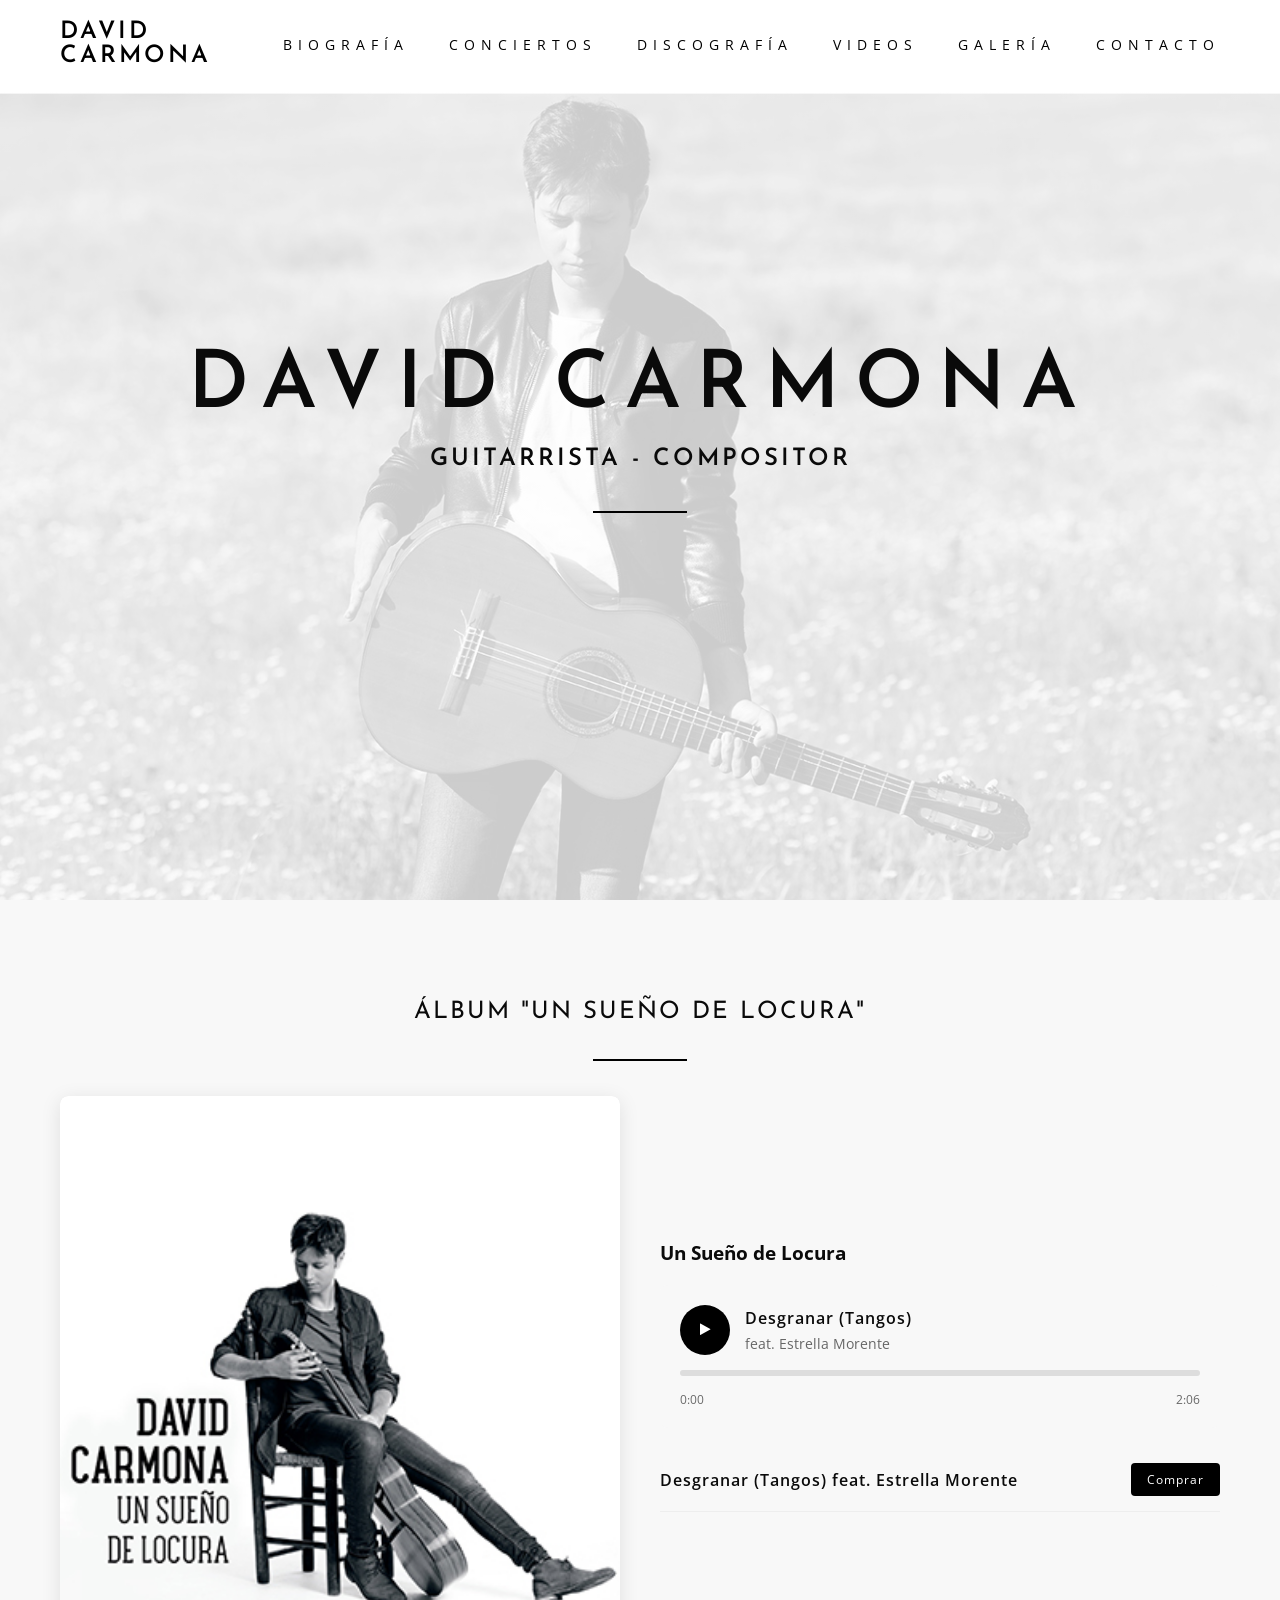
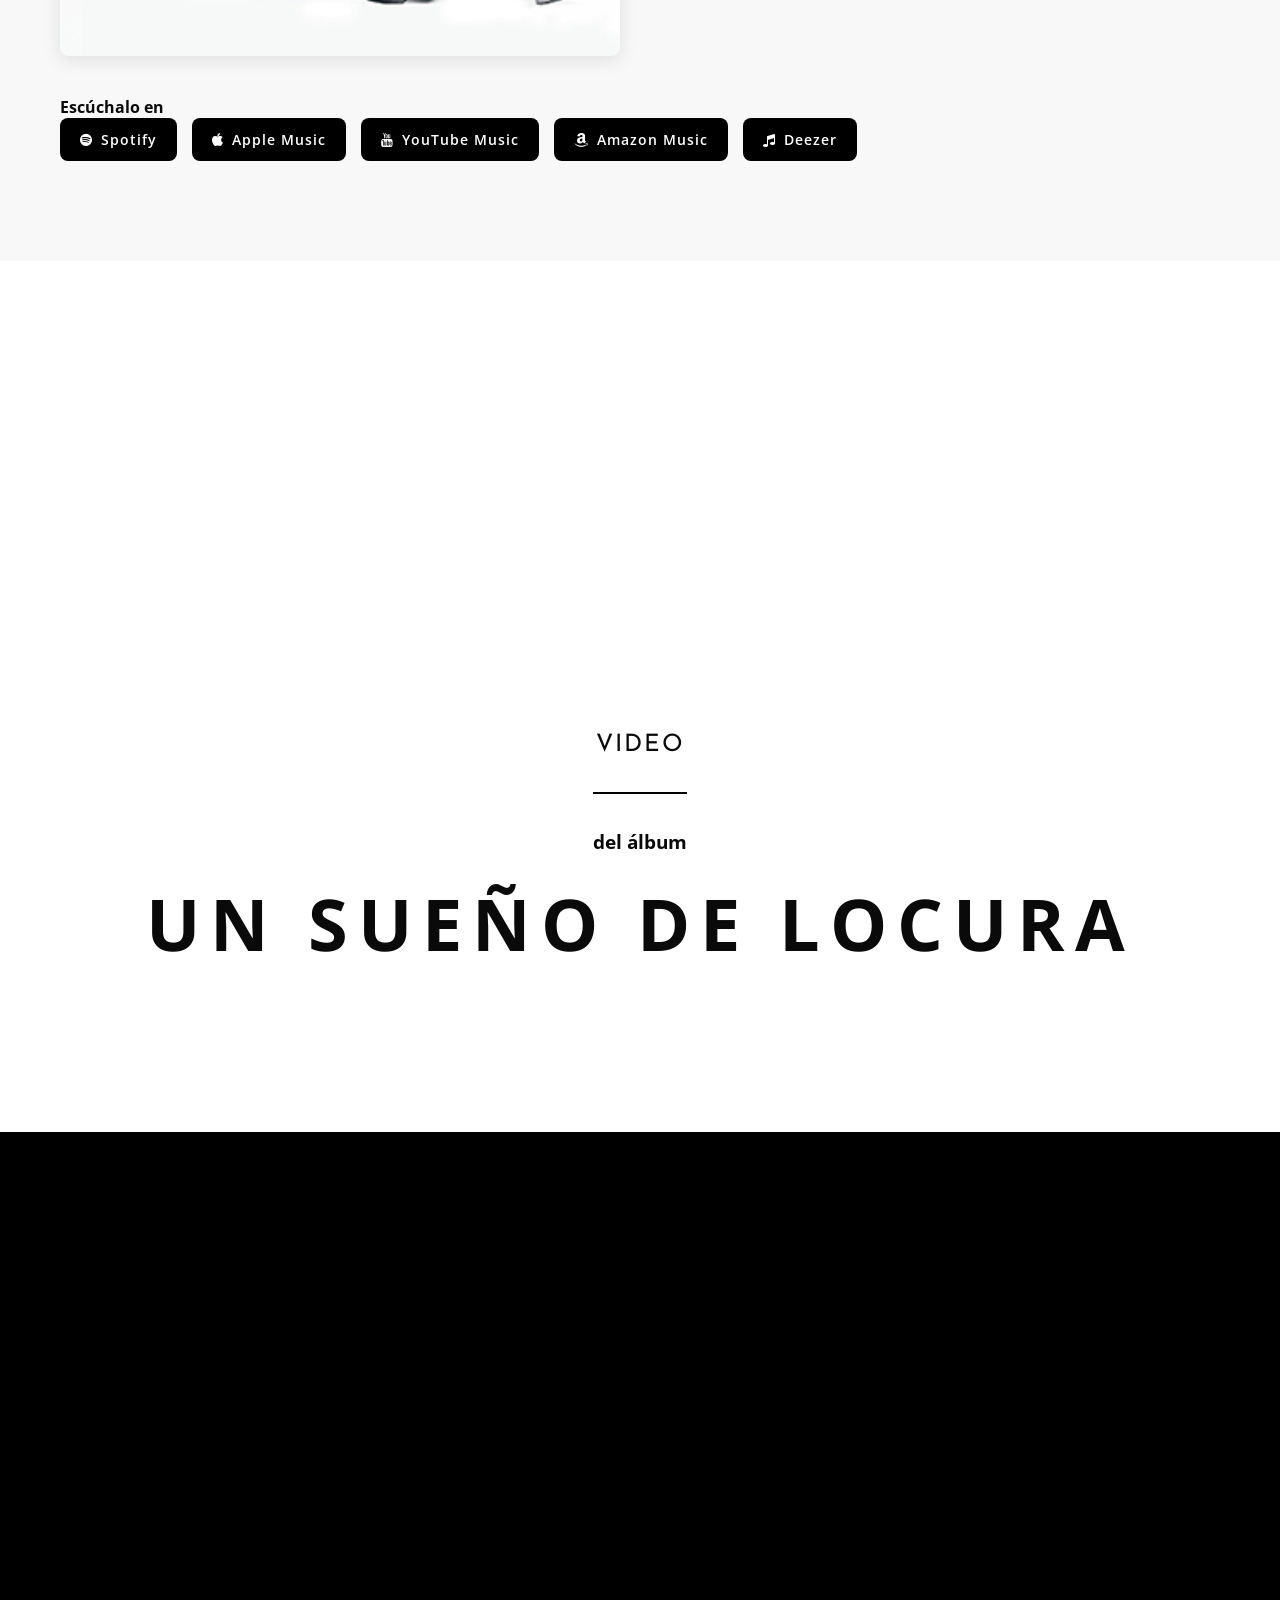
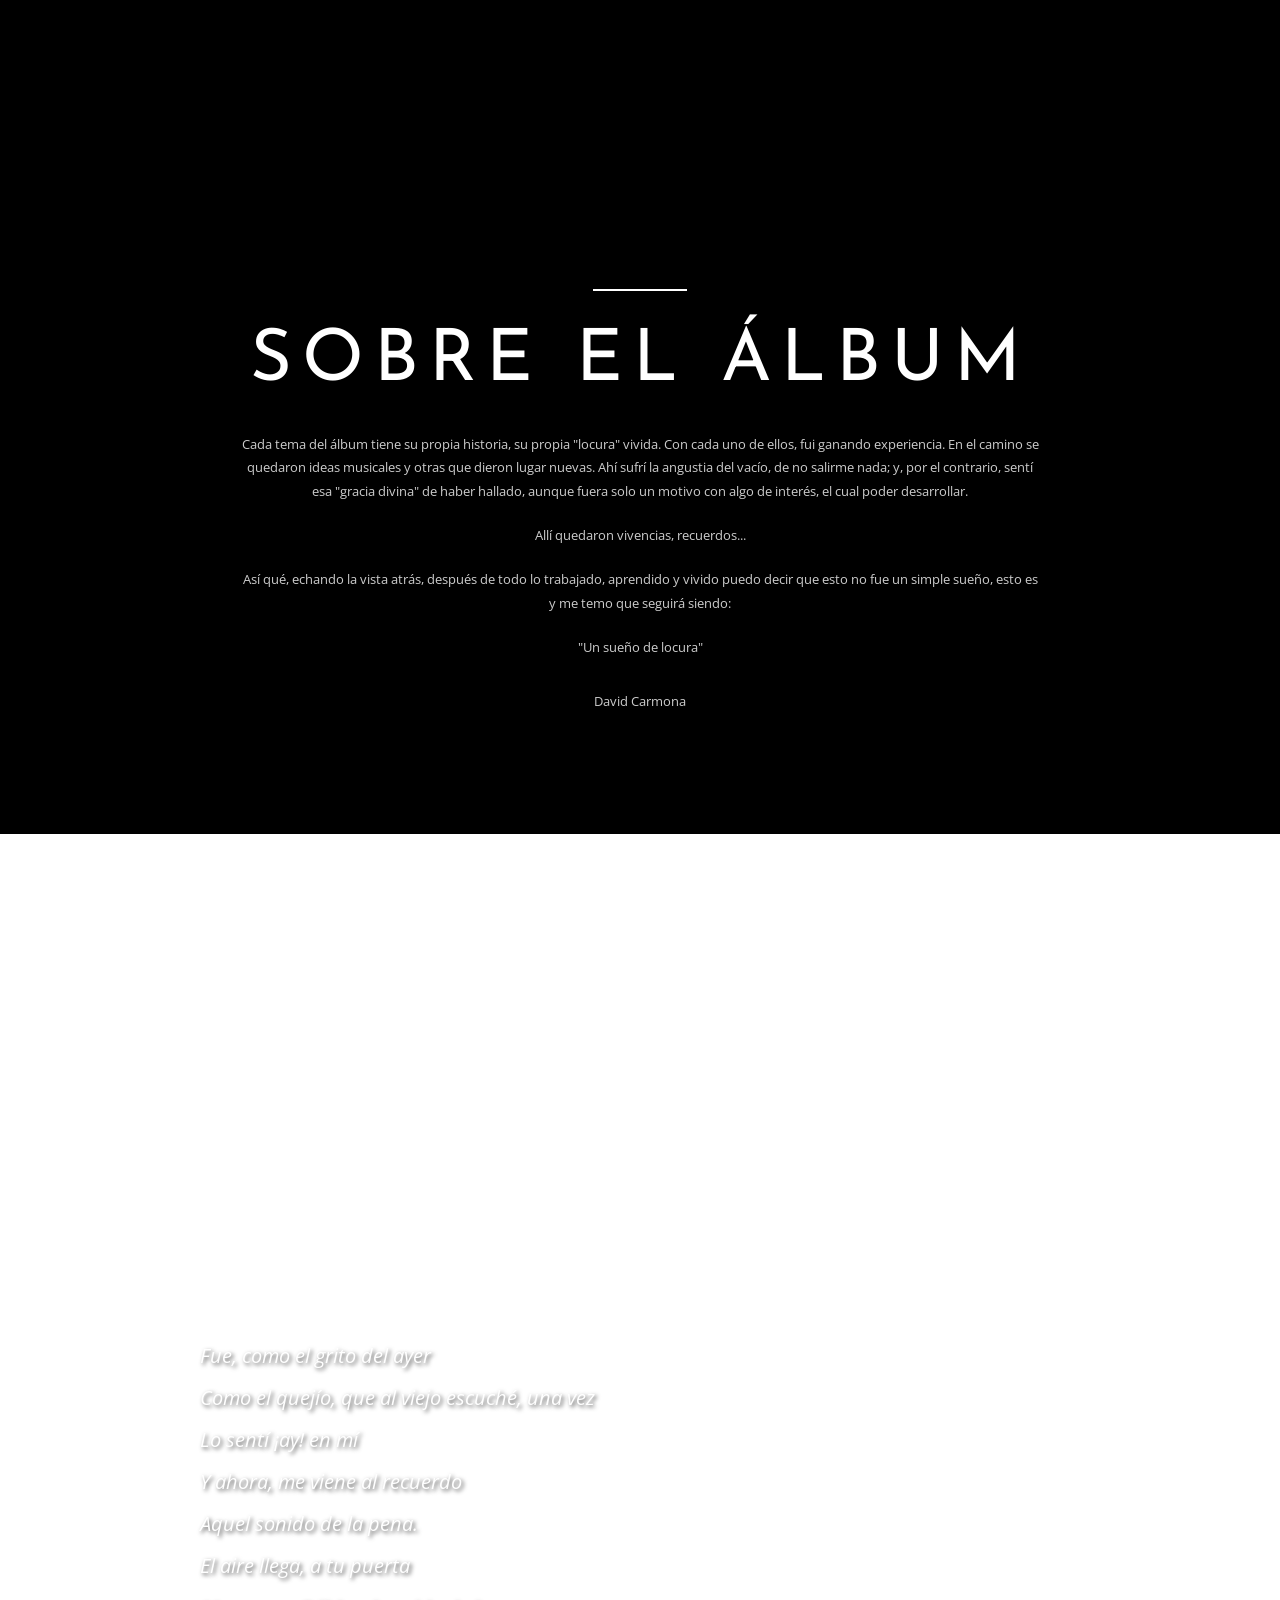
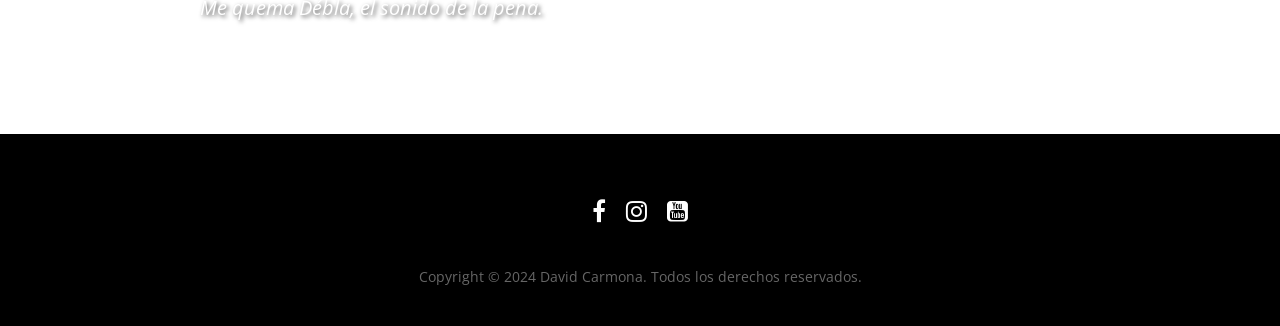
==== index.html @ 1abec2c3 "Update index.html" ====
<!DOCTYPE html>
<html lang="es">
<head>
    <meta charset="UTF-8">
    <meta name="viewport" content="width=device-width, initial-scale=1.0">
    <title>David Carmona - Guitarrista y Compositor Flamenco</title>
    <meta name="description" content="David Carmona, guitarrista y compositor flamenco. El referente del futuro de la guitarra según su maestro Manolo Sanlúcar.">
    
    <!-- Fuentes originales -->
    <link href="https://fonts.googleapis.com/css?family=Josefin+Sans:400,600,700&display=swap" rel="stylesheet">
    <link href="https://fonts.googleapis.com/css?family=Open+Sans:300,300italic,400,600,600italic,700&subset=latin,latin-ext&display=swap" rel="stylesheet">
    <link href="https://fonts.googleapis.com/css?family=Raleway:100,200,300,400,500,600,700,800,900&display=swap" rel="stylesheet">
    <link href="https://fonts.googleapis.com/css?family=Droid+Serif:400,700&display=swap" rel="stylesheet">
    <link rel="stylesheet" href="https://cdnjs.cloudflare.com/ajax/libs/font-awesome/4.7.0/css/font-awesome.min.css">
    
    <style>
        * {
            margin: 0;
            padding: 0;
            box-sizing: border-box;
        }

        body {
            font-family: 'Open Sans', sans-serif;
            background-color: #ffffff;
            color: #0a0a0a;
            font-weight: 400;
        }

        /* Header */
        header {
            position: fixed;
            top: 0;
            left: 0;
            right: 0;
            z-index: 1000;
            background: rgba(255, 255, 255, 0.95);
            backdrop-filter: blur(10px);
            padding: 20px 0;
            transition: all 0.3s ease;
        }

        .header-content {
            max-width: 1200px;
            margin: 0 auto;
            padding: 0 20px;
            display: flex;
            justify-content: space-between;
            align-items: center;
        }

        .logo {
            font-family: 'Josefin Sans', sans-serif;
            font-size: 24px;
            font-weight: 600;
            letter-spacing: 3px;
            color: #000;
            text-decoration: none;
        }

        .menu-toggle {
            display: none;
            background: none;
            border: none;
            font-size: 24px;
            cursor: pointer;
            z-index: 1001;
            position: relative;
        }

        .nav-menu {
            display: flex;
            list-style: none;
            gap: 40px;
            margin-left: 60px;
        }
        

        /* Mobile Menu Styles */
        .mobile-menu {
            display: none;
            position: fixed;
            top: 0;
            left: 0;
            width: 100%;
            height: 100vh;
            background: rgba(0, 0, 0, 0.95);
            z-index: 1000;
            flex-direction: column;
            justify-content: center;
            align-items: center;
            transition: all 0.3s ease;
        }

        .mobile-menu.active {
            display: flex;
        }

        .mobile-menu ul {
            list-style: none;
            text-align: center;
        }

        .mobile-menu li {
            margin: 20px 0;
        }

        .mobile-menu a {
            color: white;
            text-decoration: none;
            font-size: 24px;
            font-weight: 400;
            letter-spacing: 4px;
            text-transform: uppercase;
            transition: color 0.3s ease;
        }

        .mobile-menu a:hover {
            color: #ccc;
        }

        .mobile-menu .language-selector {
            margin-top: 40px;
        }

        .mobile-menu .language-selector a {
            color: white;
            font-size: 18px;
            margin: 0 10px;
        }

        .mobile-menu .social-networks {
            margin-top: 60px;
            display: flex;
            gap: 30px;
        }

        .mobile-menu .social-networks a {
            font-size: 30px;
            color: white;
        }

        /* Close button */
        .mobile-close {
            position: absolute;
            top: 30px;
            right: 30px;
            background: none;
            border: none;
            color: white;
            font-size: 30px;
            cursor: pointer;
        }

        .nav-menu a {
            text-decoration: none;
            color: #000;
            font-weight: 400;
            letter-spacing: 6px;
            font-size: 14px;
            text-transform: uppercase;
            transition: color 0.3s ease;
        }

        .nav-menu a:hover {
            color: #666;
        }

       .language-selector {
            display: flex;
            align-items: center;
            gap: 10px;
            margin-left: 30px;
            padding-left: 30px;
            border-left: 1px solid #e5e5e5;
        }

        .language-selector a {
            text-decoration: none;
            color: #000;
            font-size: 12px;
        }

        /* Hero Section */
        .hero {
            height: 100vh;
            background: linear-gradient(rgba(255,255,255,0.5), rgba(255,255,255,0.5)), url('uploads/2016/05/david-imagen-medio2.jpg');
            background-size: cover;
            background-position: center 40%;
            background-attachment: fixed;
            display: flex;
            align-items: center;
            justify-content: center;
            position: relative;
            overflow: hidden;
        }
        
        .hero::before {
            content: '';
            position: absolute;
            top: 0;
            left: 0;
            right: 0;
            bottom: 0;
            background: rgba(255, 255, 255, 0.6);
            z-index: 1;
        }

        /* Para dispositivos móviles, usar imagen más pequeña */
        @media (max-width: 768px) {
            .hero {
                background-image: linear-gradient(rgba(255,255,255,0.2), rgba(255,255,255,0.2)), url('uploads/2016/05/david-imagen-medio2-300x230.jpg');
                background-position: center 45%;
                background-attachment: scroll; /* Mejor rendimiento en móvil */
            }
        }

        .hero-content {
            text-align: center;
            z-index: 2;
        }

        .hero h1 {
            font-family: 'Josefin Sans', sans-serif;
            font-size: clamp(40px, 8vw, 80px);
            font-weight: 600;
            letter-spacing: 15px;
            margin-bottom: 20px;
            animation: fadeInUp 1.5s ease-out;
            color: rgba(10, 10, 10, 1.00);
        }

        .hero h2 {
            font-family: 'Josefin Sans', sans-serif;
            font-size: clamp(16px, 3vw, 24px);
            font-weight: 600;
            letter-spacing: 3px;
            margin-bottom: 40px;
            animation: fadeInUp 1.5s ease-out 0.3s both;
            color: rgba(10, 10, 10, 1.00);
        }

        .hero-divider {
            width: 94px;
            height: 2px;
            background: #000;
            margin: 0 auto 40px;
            animation: fadeInUp 1.5s ease-out 0.6s both;
        }

        /* Guitar Image */
        .guitar-image {
            position: absolute;
            left: -50px;
            bottom: 0;
            width: 50%;
            max-width: 600px;
            opacity: 0.8;
            z-index: 1;
        }

        /* Sections */
        .section {
            padding: 100px 0;
        }

        .container {
            max-width: 1200px;
            margin: 0 auto;
            padding: 0 20px;
        }

        .section-title {
            font-family: 'Josefin Sans', sans-serif;
            font-size: 24px;
            text-align: center;
            margin-bottom: 35px;
            letter-spacing: 2px;
            font-weight: 400;
        }

        .divider {
            width: 94px;
            height: 2px;
            background: #000;
            margin: 0 auto 35px;
        }

        /* Guitar Background Section */
.guitar-home-page-section {
    background: url('uploads/2016/05/guitarra-inferior.jpg') center center;
    background-size: cover;
    background-attachment: fixed;
    position: relative;
    min-height: 100vh;
    display: flex;
    align-items: center;
    overflow: hidden;
}

.poesia {
    position: absolute;
    z-index: 2;
    bottom: 100px;
    left: 200px;
    color: white;
    font-style: italic;
}

.poesia p {
    font-size: 20px;
    line-height: 1.6;
    margin-bottom: 10px;
    text-shadow: 2px 2px 4px rgba(0,0,0,0.7);
}

/* Responsive adjustments for guitar section */
@media only screen and (min-width: 767px) and (max-width: 1023px) {
    .poesia {
        left: 120px;
    }
    
    .poesia p {
        font-size: 18px;
    }
}

@media only screen and (max-width: 767px) {
    .guitar-home-page-section {
        background-attachment: scroll;
        min-height: 80vh;
    }
    
    .poesia {
        left: 30px;
        bottom: 200px;
    }
    
    .poesia p {
        font-size: 14px;
    }
}

@media (max-width: 640px) {
    .poesia {
        left: 30px;
        bottom: 200px;
    }
    
    .poesia p {
        font-size: 14px;
    }
}
        /* Album Section */
        .album-section {
            background: #f8f8f8;
        }

        .album-player {
            display: grid;
            grid-template-columns: 1fr 1fr;
            gap: 40px;
            margin-bottom: 40px;
        }

        .album-cover {
            aspect-ratio: 1;
            background: #ddd;
            border-radius: 8px;
            display: flex;
            align-items: center;
            justify-content: center;
            font-size: 18px;
            color: #666;
            overflow: hidden;
            box-shadow: 0 4px 20px rgba(0,0,0,0.1);
        }

        .album-cover img {
            width: 100%;
            height: 100%;
            object-fit: cover;
            transition: transform 0.3s ease;
        }

        .album-cover:hover img {
            transform: scale(1.05);
        }

        .playlist {
            display: flex;
            flex-direction: column;
            justify-content: center;
        }

        /* Audio Player Styles */
        .audio-player {
            background: #f8f8f8;
            border-radius: 8px;
            padding: 20px;
            margin-top: 20px;
        }

        .audio-controls {
            display: flex;
            align-items: center;
            gap: 15px;
            margin-bottom: 15px;
        }

        .play-btn {
            width: 50px;
            height: 50px;
            border-radius: 50%;
            background: #000;
            border: none;
            color: white;
            cursor: pointer;
            display: flex;
            align-items: center;
            justify-content: center;
            transition: all 0.3s ease;
        }

        .play-btn:hover {
            background: #333;
            transform: scale(1.05);
        }

        .track-info {
            flex: 1;
        }

        .track-name {
            font-weight: 600;
            margin-bottom: 5px;
            letter-spacing: 1px;
        }

        .track-artist {
            font-size: 14px;
            color: #666;
        }

        .progress-container {
            position: relative;
            height: 6px;
            background: #ddd;
            border-radius: 3px;
            cursor: pointer;
            margin: 15px 0;
        }

        .progress-bar {
            height: 100%;
            background: #000;
            border-radius: 3px;
            width: 0%;
            transition: width 0.1s ease;
        }

        .time-display {
            display: flex;
            justify-content: space-between;
            font-size: 12px;
            color: #666;
        }

        .track-title {
            font-weight: 600;
            letter-spacing: 1px;
        }

        .buy-button {
            background: #000;
            color: white;
            border: none;
            padding: 8px 16px;
            border-radius: 4px;
            cursor: pointer;
            text-decoration: none;
            font-size: 12px;
            letter-spacing: 1px;
        }

        .streaming-link {
            background: #000;
            color: white;
            padding: 12px 20px;
            border-radius: 8px;
            text-decoration: none;
            font-size: 14px;
            font-weight: 600;
            letter-spacing: 1px;
            transition: all 0.3s ease;
            display: flex;
            align-items: center;
            gap: 8px;
        }

        .streaming-link:hover {
            background: #333;
            transform: translateY(-2px);
            box-shadow: 0 8px 25px rgba(0,0,0,0.15);
        }

        .links-grid {
            display: flex;
            flex-wrap: wrap;
            gap: 15px;
        }

        .buy-links {
            display: flex;
            justify-content: center;
            gap: 20px;
            margin-top: 40px;
        }

        .buy-links img {
            height: 40px;
            opacity: 0.8;
            transition: opacity 0.3s ease;
        }

        .buy-links img:hover {
            opacity: 1;
        }

        /* Quote Section */
        .quote-section {
            background: linear-gradient(rgba(0,0,0,0.7), rgba(0,0,0,0.7)), url('uploads/2016/05/david-imagen-medio-3.jpg');
            background-size: cover;
            background-position: center;
            background-attachment: fixed;
            color: white;
            text-align: center;
        }

        @media (max-width: 768px) {
            .quote-section {
                background-attachment: scroll;
            }
        }

        .quote-text {
            font-size: clamp(18px, 4vw, 24px);
            line-height: 1.6;
            margin-bottom: 30px;
            font-style: italic;
            max-width: 800px;
            margin-left: auto;
            margin-right: auto;
        }

        .quote-author {
            font-size: 24px;
            font-weight: 600;
            letter-spacing: 2px;
        }

        /* Video Section */
        .video-section {
            background: #000;
            color: white;
            text-align: center;
        }

        .video-section .section-title,
        .video-section h2,
        .video-section h3 {
            color: white;
        }

        .video-section .divider {
            background: white;
        }

    .video-container {
    max-width: none;
    width: 70%;
    margin: 0 auto;
    aspect-ratio: 16/9;
    background: transparent;
    border-radius: 0;
    overflow: hidden;
    box-shadow: none;
}

.video-container iframe {
    width: 100%;
    height: 100%;
    border: none;
}

@media (max-width: 768px) {
    .video-container {
        width: 90%;
    }
}

@media (max-width: 480px) {
    .video-container {
        width: 100%;
    }
}

        /* About Album Section */
        .about-album {
            background: #000;
            color: white;
            text-align: center;
        }

        .about-album .section-title {
            color: white;
            font-size: 72px;
            letter-spacing: 10px;
        }

        .about-album .divider {
            background: white;
        }

        .about-text {
            max-width: 800px;
            margin: 0 auto;
            font-size: 16px;
            line-height: 1.8;
            color: #ccc;
        }

        .about-text h5 {
            margin-bottom: 20px;
            font-weight: 400;
        }

        .author-name {
            font-weight: bold;
            margin-top: 30px;
        }

        /* Footer */
        footer {
            background: #000;
            color: white;
            padding: 60px 0 40px;
            text-align: center;
        }

        .social-networks {
            display: flex;
            justify-content: center;
            gap: 20px;
            list-style: none;
            margin-bottom: 40px;
        }

        .social-networks a {
            color: white;
            font-size: 24px;
            transition: color 0.3s ease;
        }

        .social-networks a:hover {
            color: #666;
        }

        .footer-copyright {
            font-size: 14px;
            color: #666;
        }

        .footer-copyright a {
            color: white;
            text-decoration: none;
        }

        /* Animations */
        @keyframes fadeInUp {
            from {
                opacity: 0;
                transform: translateY(50px);
            }
            to {
                opacity: 1;
                transform: translateY(0);
            }
        }

        /* Responsive */
        @media (max-width: 768px) {
            .menu-toggle {
                display: block;
            }

            .nav-menu {
                display: none;
            }

            .language-selector {
                display: none;
            }

            .album-player {
                grid-template-columns: 1fr;
                gap: 20px;
            }

            .guitar-image {
                display: none;
            }

            .hero h1 {
                letter-spacing: 8px;
            }

            .hero h2 {
                letter-spacing: 2px;
            }

            .buy-links {
                flex-direction: column;
                align-items: center;
            }

            .about-album .section-title {
                font-size: 48px;
                letter-spacing: 5px;
            }

            .header-content {
                padding: 0 15px;
            }

            .container {
                padding: 0 15px;
            }
        }

        @media (max-width: 480px) {
            .hero h1 {
                font-size: 32px;
                letter-spacing: 4px;
            }

            .hero h2 {
                font-size: 16px;
                letter-spacing: 1px;
            }

            .about-album .section-title {
                font-size: 36px;
                letter-spacing: 3px;
            }

            .quote-text {
                font-size: 16px;
                padding: 0 10px;
            }
        }
    </style>
</head>
<body>
    <!-- Header -->
    <header>
        <div class="header-content">
            <a href="#" class="logo">DAVID CARMONA</a>
            
            <nav>
                <ul class="nav-menu">
                    <li><a href="biografia.html">Biografía</a></li>
                    <li><a href="conciertos.html">Conciertos</a></li>
                    <li><a href="discografia.html">Discografía</a></li>
                    <li><a href="videos.html">Videos</a></li>
                    <li><a href="galeria.html">Galería</a></li>
                    <li><a href="contacto.html">Contacto</a></li>
                </ul>
            </nav>
            
            <button class="menu-toggle" id="menu-toggle">
                <i class="fa fa-bars"></i>
            </button>
        </div>
    </header>

    <!-- Mobile Menu -->
    <div class="mobile-menu" id="mobile-menu">
        <button class="mobile-close" id="mobile-close">
            <i class="fa fa-times"></i>
        </button>
        
        <nav>
            <ul>
                <li><a href="biografia.html">Biografía</a></li>
                <li><a href="conciertos.html">Conciertos</a></li>
                <li><a href="discografia.html">Discografía</a></li>
                <li><a href="videos.html">Videos</a></li>
                <li><a href="galeria.html">Galería</a></li>
                <li><a href="contacto.html">Contacto</a></li>
            </ul>
        </nav>

        <div class="language-selector">
            <a href="#" class="active">ES</a>
            <span>|</span>
            <a href="en/index.html">EN</a>
        </div>

        <ul class="social-networks">
            <li><a href="https://www.facebook.com/DCarmonaOficial" target="_blank"><i class="fa fa-facebook"></i></a></li>
            <li><a href="https://www.instagram.com/davidcarmonaoficial/" target="_blank"><i class="fa fa-instagram"></i></a></li>
            <li><a href="https://www.youtube.com/channel/UCMC6kwDVAWH22zDf7l8CcyQ" target="_blank"><i class="fa fa-youtube-square"></i></a></li>
        </ul>
    </div>

    <!-- Hero Section -->
    <section class="hero">

        <div class="hero-content">
            <h1>DAVID CARMONA</h1>
            <h2>GUITARRISTA - COMPOSITOR</h2>
            <div class="hero-divider"></div>
        </div>
    </section>

    <!-- New Album Section -->
    <section class="section album-section">
        <div class="container">
            <h2 class="section-title">ÁLBUM "UN SUEÑO DE LOCURA"</h2>
            <div class="divider"></div>
            
            <div class="album-player">
                <div class="album-cover">
                    <img src="uploads/2016/05/David-Carmona-portada.jpg" 
                         srcset="uploads/2016/05/David-Carmona-portada-150x150.jpg 150w,
                                 uploads/2016/05/David-Carmona-portada-300x230.jpg 300w,
                                 uploads/2016/05/David-Carmona-portada.jpg 400w"
                         sizes="(max-width: 768px) 100vw, 50vw"
                         alt="Un Sueño de Locura - David Carmona"
                         loading="lazy">
                </div>
                <div class="playlist">
                    <h3>Un Sueño de Locura</h3>
                    
                    <!-- Audio Player -->
                    <div class="audio-player">
                        <div class="audio-controls">
                            <button class="play-btn" id="playBtn">
                                <i class="fa fa-play" id="playIcon"></i>
                            </button>
                            <div class="track-info">
                                <div class="track-name">Desgranar (Tangos)</div>
                                <div class="track-artist">feat. Estrella Morente</div>
                            </div>
                        </div>
                        
                        <div class="progress-container" id="progressContainer">
                            <div class="progress-bar" id="progressBar"></div>
                        </div>
                        
                        <div class="time-display">
                            <span id="currentTime">0:00</span>
                            <span id="totalTime">0:00</span>
                        </div>
                        
                        <audio id="audioPlayer" preload="metadata">
                            <source src="uploads/2016/05/Desgranar.mp3" type="audio/mpeg">
                            Tu navegador no soporta el elemento de audio.
                        </audio>
                    </div>
                    
                    <div class="track-item" style="padding: 15px 0; border-bottom: 1px solid #eee; display: flex; justify-content: space-between; align-items: center; margin-top: 20px;">
                        <span class="track-title" style="font-weight: 600; letter-spacing: 1px;">Desgranar (Tangos) feat. Estrella Morente</span>
                        <a href="https://www.amazon.es/dp/B06XFZG63V/ref=dm_rwp_pur_lnd_albm_fr" class="buy-button">Comprar</a>
                    </div>
                </div>
            </div>

                    <div class="streaming-links">
                                <h4>Escúchalo en</h4>
                                <div class="links-grid">
                                    <a href="https://open.spotify.com/intl-es/album/1F4HGfysfy02uBuBB5sGDM" target="_blank" class="streaming-link">
                                        <i class="fa fa-spotify"></i>
                                        Spotify
                                    </a>
                                    <a href="https://music.apple.com/es/album/un-sue%C3%B1o-de-locura/1204858810" target="_blank" class="streaming-link">
                                        <i class="fa fa-apple"></i>
                                        Apple Music
                                    </a>
                                    <a href="https://music.youtube.com/playlist?list=OLAK5uy_m9HXJnEBfE5IorG4S76VLB9sFTAh7NYcE" target="_blank" class="streaming-link">
                                        <i class="fa fa-youtube"></i>
                                        YouTube Music
                                    </a>
                                    <a href="https://music.amazon.es/albums/B06X3SLDJZ" target="_blank" class="streaming-link">
                                        <i class="fa fa-amazon"></i>
                                        Amazon Music
                                    </a>
                                    <a href="https://www.deezer.com/es/album/15335869" target="_blank" class="streaming-link">
                                        <i class="fa fa-music"></i>
                                        Deezer
                                    </a>
                                </div>
                            </div>

        
        </div>
    </section>

    <!-- Quote Section -->
    <section class="section quote-section">
        <div class="container">
            <div class="divider" style="background: white; margin-bottom: 30px;"></div>
            <p class="quote-text">
                "... es como mi hijo adoptivo, mi único sucesor. Él es el futuro de la guitarra flamenca."
            </p>
            <p class="quote-author">Manolo Sanlúcar</p>
        </div>
    </section>

    <!-- New Video Section -->
    <section class="section">
        <div class="container">
            <h2 class="section-title">VIDEO</h2>
            <div class="divider"></div>
            <h3 style="text-align: center; margin-bottom: 20px;">del álbum</h3>
            <h2 style="text-align: center; font-size: 72px; letter-spacing: 10px; margin-bottom: 60px;">UN SUEÑO DE LOCURA</h2>
        </div>
    </section>

<!-- 
Parámetros añadidos para minimizar enlaces:
- modestbranding=1: Reduce la marca de YouTube
- rel=0: No muestra videos relacionados al final
- showinfo=0: Oculta información del video (título, etc.)
- controls=1: Mantiene los controles básicos
- fs=0: Desactiva el botón de pantalla completa (elimina un posible enlace)
- iv_load_policy=3: Desactiva anotaciones interactivas
- disablekb=1: Desactiva controles de teclado que podrían mostrar información

Nota: YouTube ha limitado algunos de estos parámetros en versiones recientes,
pero esta combinación debería minimizar significativamente los enlaces visibles.
-->
    
<!-- Video Section -->
<section class="section video-section">
    <div class="container">
        <div class="video-container">
            <iframe width="1144" 
                    height="644" 
                    src="https://www.youtube.com/embed/_ZdhhA502xU?modestbranding=1&rel=0&showinfo=0&controls=1&fs=0&iv_load_policy=3&disablekb=1" 
                    <!-- src="https://www.youtube.com/embed/_ZdhhA502xU?feature=oembed&modestbranding=1&rel=0&showinfo=0&controls=1" -->
                    frameborder="0" 
                    allow="autoplay; encrypted-media" 
                    allowfullscreen>
            </iframe>
        </div>
    </div>
</section>

    <!-- About Album Section -->
    <section class="section about-album">
        <div class="container">
            <div class="divider" style="background: white; margin-bottom: 35px;"></div>
            <h2 class="section-title">SOBRE EL ÁLBUM</h2>
            
            <div class="about-text">
                <h5>
                    Cada tema del álbum tiene su propia historia, su propia "locura" vivida. Con cada uno de ellos, fui ganando experiencia. 
En el camino se quedaron ideas musicales y otras que dieron lugar nuevas. Ahí sufrí la angustia del vacío, de no salirme nada;
y, por el contrario, sentí esa "gracia divina" de haber hallado, aunque fuera solo un motivo con algo de interés, el cual poder desarrollar. 
                </h5>
                <h5>
                    Allí quedaron vivencias, recuerdos...
                </h5>
                <h5>
                    Así qué, echando la vista atrás, después de todo lo trabajado, aprendido y vivido puedo decir que esto no fue un simple sueño, esto es y me temo que seguirá siendo:
                </h5>
                <h5>
                    "Un sueño de locura"
                </h5>
                <h5 class="author-name">
                    David Carmona
                </h5>
            </div>
        </div>
    </section>

    <!-- Guitar Background Section -->
<section class="section guitar-home-page-section">
    <div class="poesia">
        <p>Fue, como el grito del ayer</p>
        <p>Como el quejío, que al viejo escuché, una vez</p>
        <p>Lo sentí ¡ay! en mí</p>
        <p>Y ahora, me viene al recuerdo</p>
        <p>Aquel sonido de la pena.</p>
        <p>El aire llega, a tu puerta</p>
        <p>Me quema Débla, el sonido de la pena.</p>
    </div>
</section>
    
    <!-- Footer -->
    <footer>
        <div class="container">
            <ul class="social-networks">
                <li><a href="https://www.facebook.com/DCarmonaOficial" target="_blank"><i class="fa fa-facebook"></i></a></li>
                <li><a href="https://www.instagram.com/davidcarmonaoficial/" target="_blank"><i class="fa fa-instagram"></i></a></li>
                <li><a href="https://www.youtube.com/channel/UCMC6kwDVAWH22zDf7l8CcyQ" target="_blank"><i class="fa fa-youtube-square"></i></a></li>
            </ul>
            
            <div class="footer-copyright">
                <p>Copyright © 2024 David Carmona. Todos los derechos reservados.</p>
            </div>
        </div>
    </footer>

    <script>
        // Scroll header effect
        window.addEventListener('scroll', function() {
            const header = document.querySelector('header');
            if (window.scrollY > 100) {
                header.style.background = 'rgba(255, 255, 255, 0.98)';
            } else {
                header.style.background = 'rgba(255, 255, 255, 0.95)';
            }
        });

        // Mobile menu functionality
        const menuToggle = document.getElementById('menu-toggle');
        const mobileMenu = document.getElementById('mobile-menu');
        const mobileClose = document.getElementById('mobile-close');
        const body = document.body;

        function openMobileMenu() {
            mobileMenu.classList.add('active');
            body.style.overflow = 'hidden';
        }

        function closeMobileMenu() {
            mobileMenu.classList.remove('active');
            body.style.overflow = 'auto';
        }

        menuToggle.addEventListener('click', openMobileMenu);
        mobileClose.addEventListener('click', closeMobileMenu);

        const mobileMenuLinks = mobileMenu.querySelectorAll('a');
        mobileMenuLinks.forEach(link => {
            link.addEventListener('click', closeMobileMenu);
        });

        mobileMenu.addEventListener('click', function(e) {
            if (e.target === mobileMenu) {
                closeMobileMenu();
            }
        });

        document.addEventListener('keydown', function(e) {
            if (e.key === 'Escape' && mobileMenu.classList.contains('active')) {
                closeMobileMenu();
            }
        });

        window.addEventListener('resize', function() {
            if (window.innerWidth > 768 && mobileMenu.classList.contains('active')) {
                closeMobileMenu();
            }
        });

        // Audio Player functionality
        const audioPlayer = document.getElementById('audioPlayer');
        const playBtn = document.getElementById('playBtn');
        const playIcon = document.getElementById('playIcon');
        const progressBar = document.getElementById('progressBar');
        const progressContainer = document.getElementById('progressContainer');
        const currentTimeDisplay = document.getElementById('currentTime');
        const totalTimeDisplay = document.getElementById('totalTime');

        let isPlaying = false;

        // Play/Pause functionality
        playBtn.addEventListener('click', function() {
            if (isPlaying) {
                audioPlayer.pause();
            } else {
                audioPlayer.play();
            }
        });

        audioPlayer.addEventListener('play', function() {
            isPlaying = true;
            playIcon.className = 'fa fa-pause';
        });

        audioPlayer.addEventListener('pause', function() {
            isPlaying = false;
            playIcon.className = 'fa fa-play';
        });

        // Update progress bar
        audioPlayer.addEventListener('timeupdate', function() {
            const duration = audioPlayer.duration;
            const currentTime = audioPlayer.currentTime;
            
            if (duration) {
                const progress = (currentTime / duration) * 100;
                progressBar.style.width = progress + '%';
                
                // Update time displays
                currentTimeDisplay.textContent = formatTime(currentTime);
                totalTimeDisplay.textContent = formatTime(duration);
            }
        });

        // Click on progress bar to seek
        progressContainer.addEventListener('click', function(e) {
            const duration = audioPlayer.duration;
            if (duration) {
                const rect = progressContainer.getBoundingClientRect();
                const clickX = e.clientX - rect.left;
                const width = rect.width;
                const newTime = (clickX / width) * duration;
                audioPlayer.currentTime = newTime;
            }
        });

        // Format time helper function
        function formatTime(seconds) {
            const minutes = Math.floor(seconds / 60);
            const remainingSeconds = Math.floor(seconds % 60);
            return minutes + ':' + (remainingSeconds < 10 ? '0' : '') + remainingSeconds;
        }

        // Load metadata
        audioPlayer.addEventListener('loadedmetadata', function() {
            totalTimeDisplay.textContent = formatTime(audioPlayer.duration);
        });
    </script>
</body>
</html>
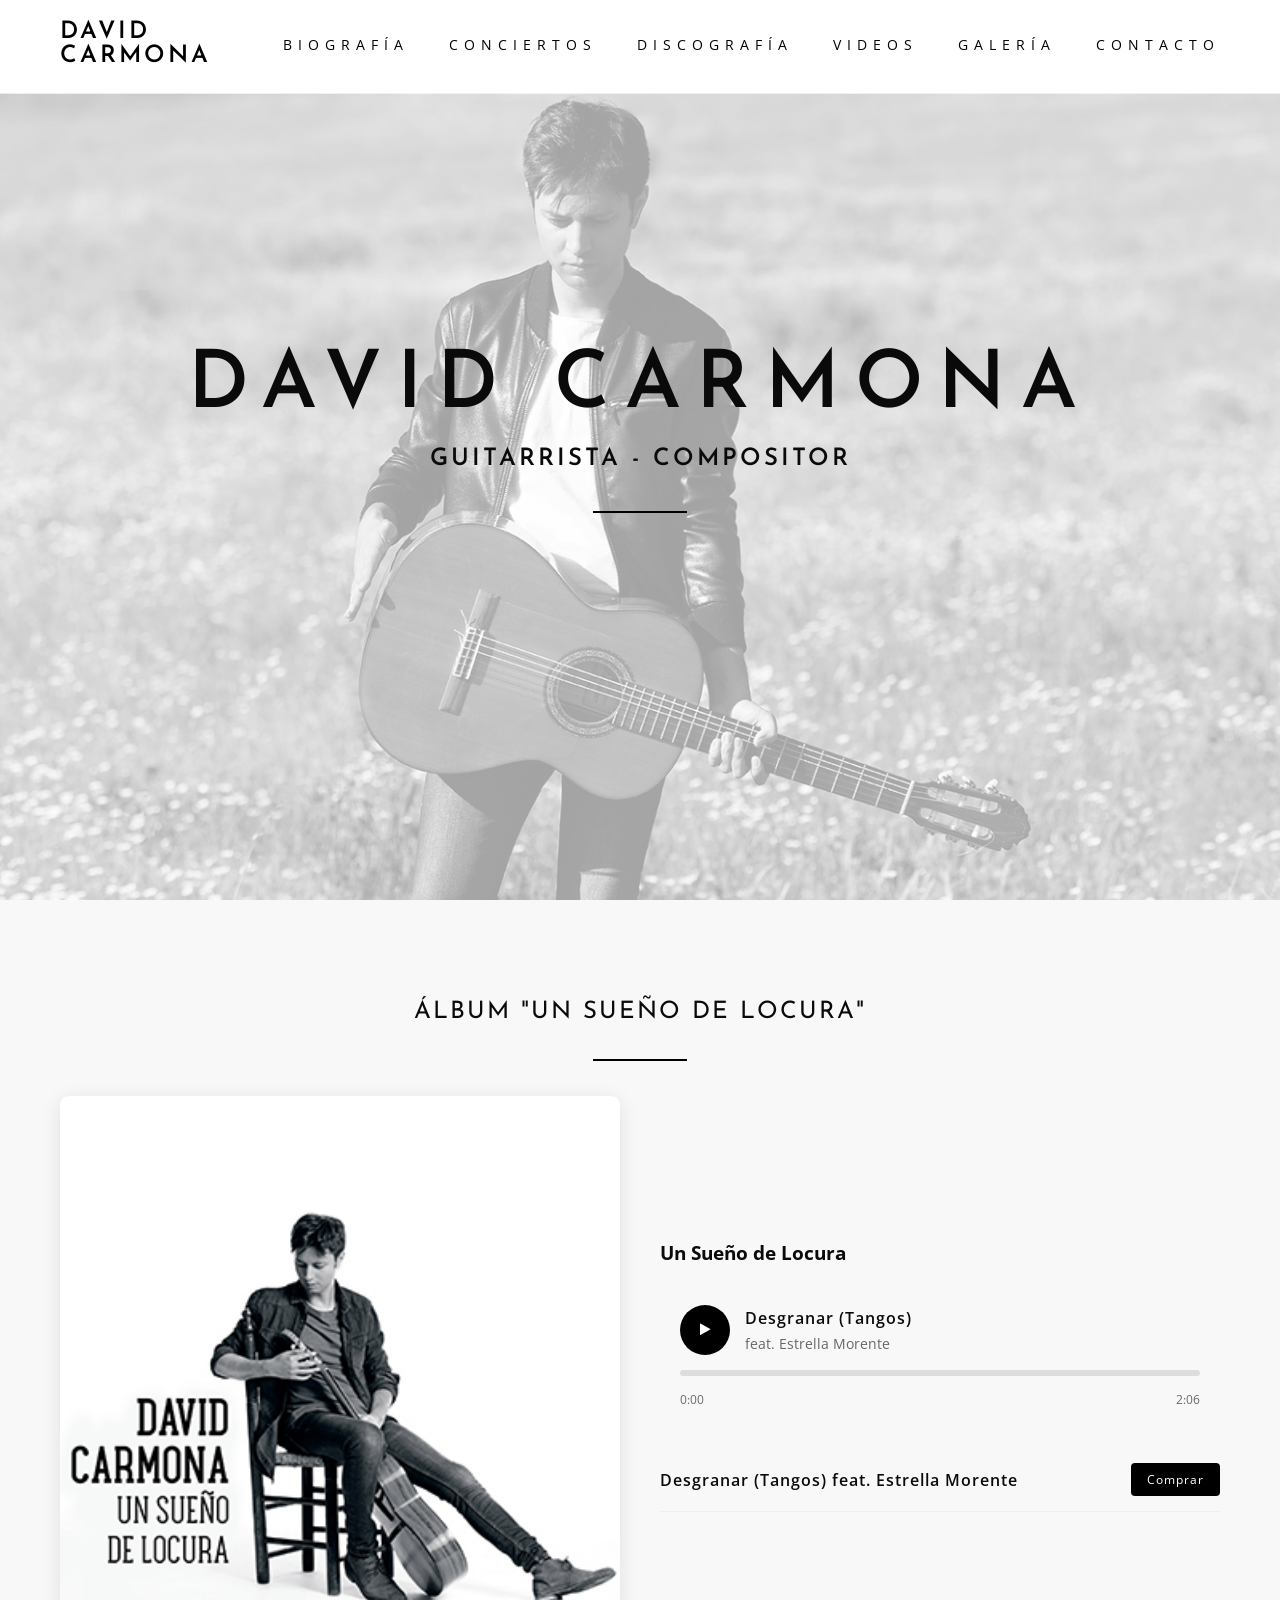
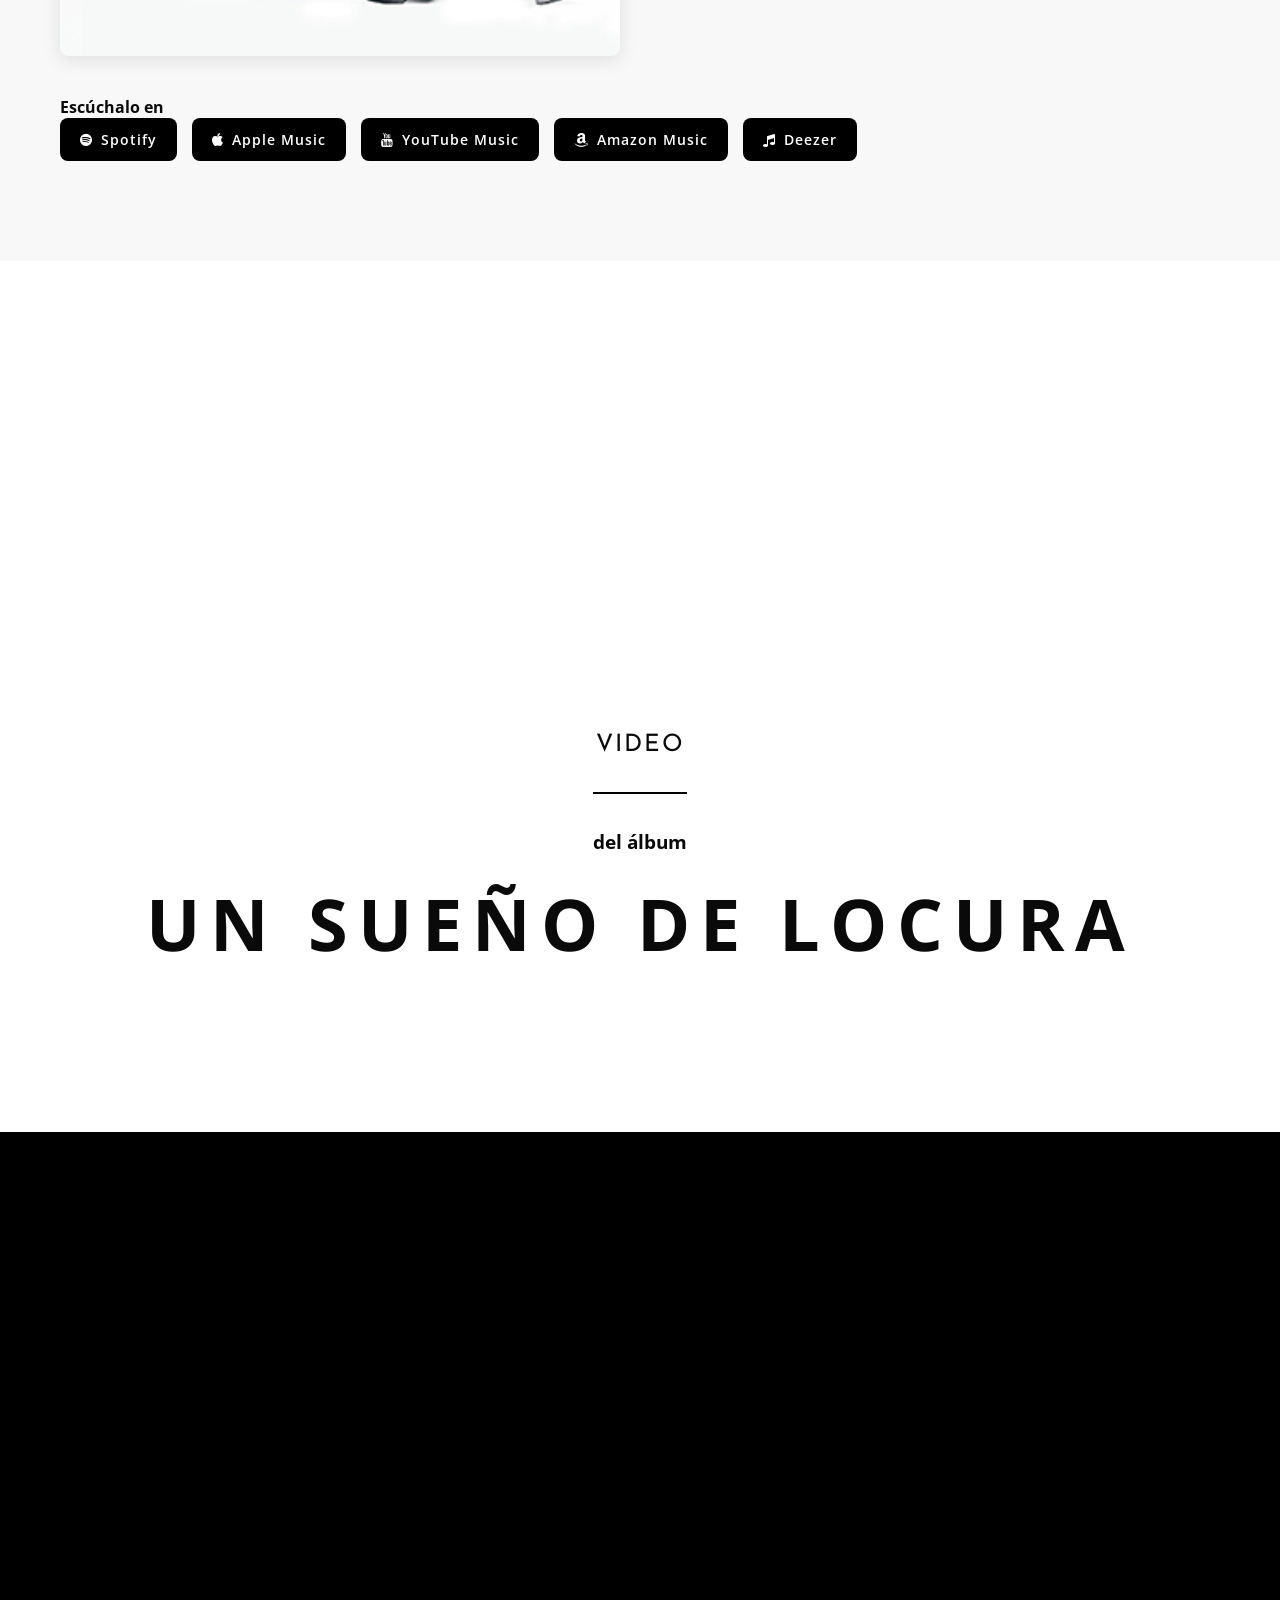
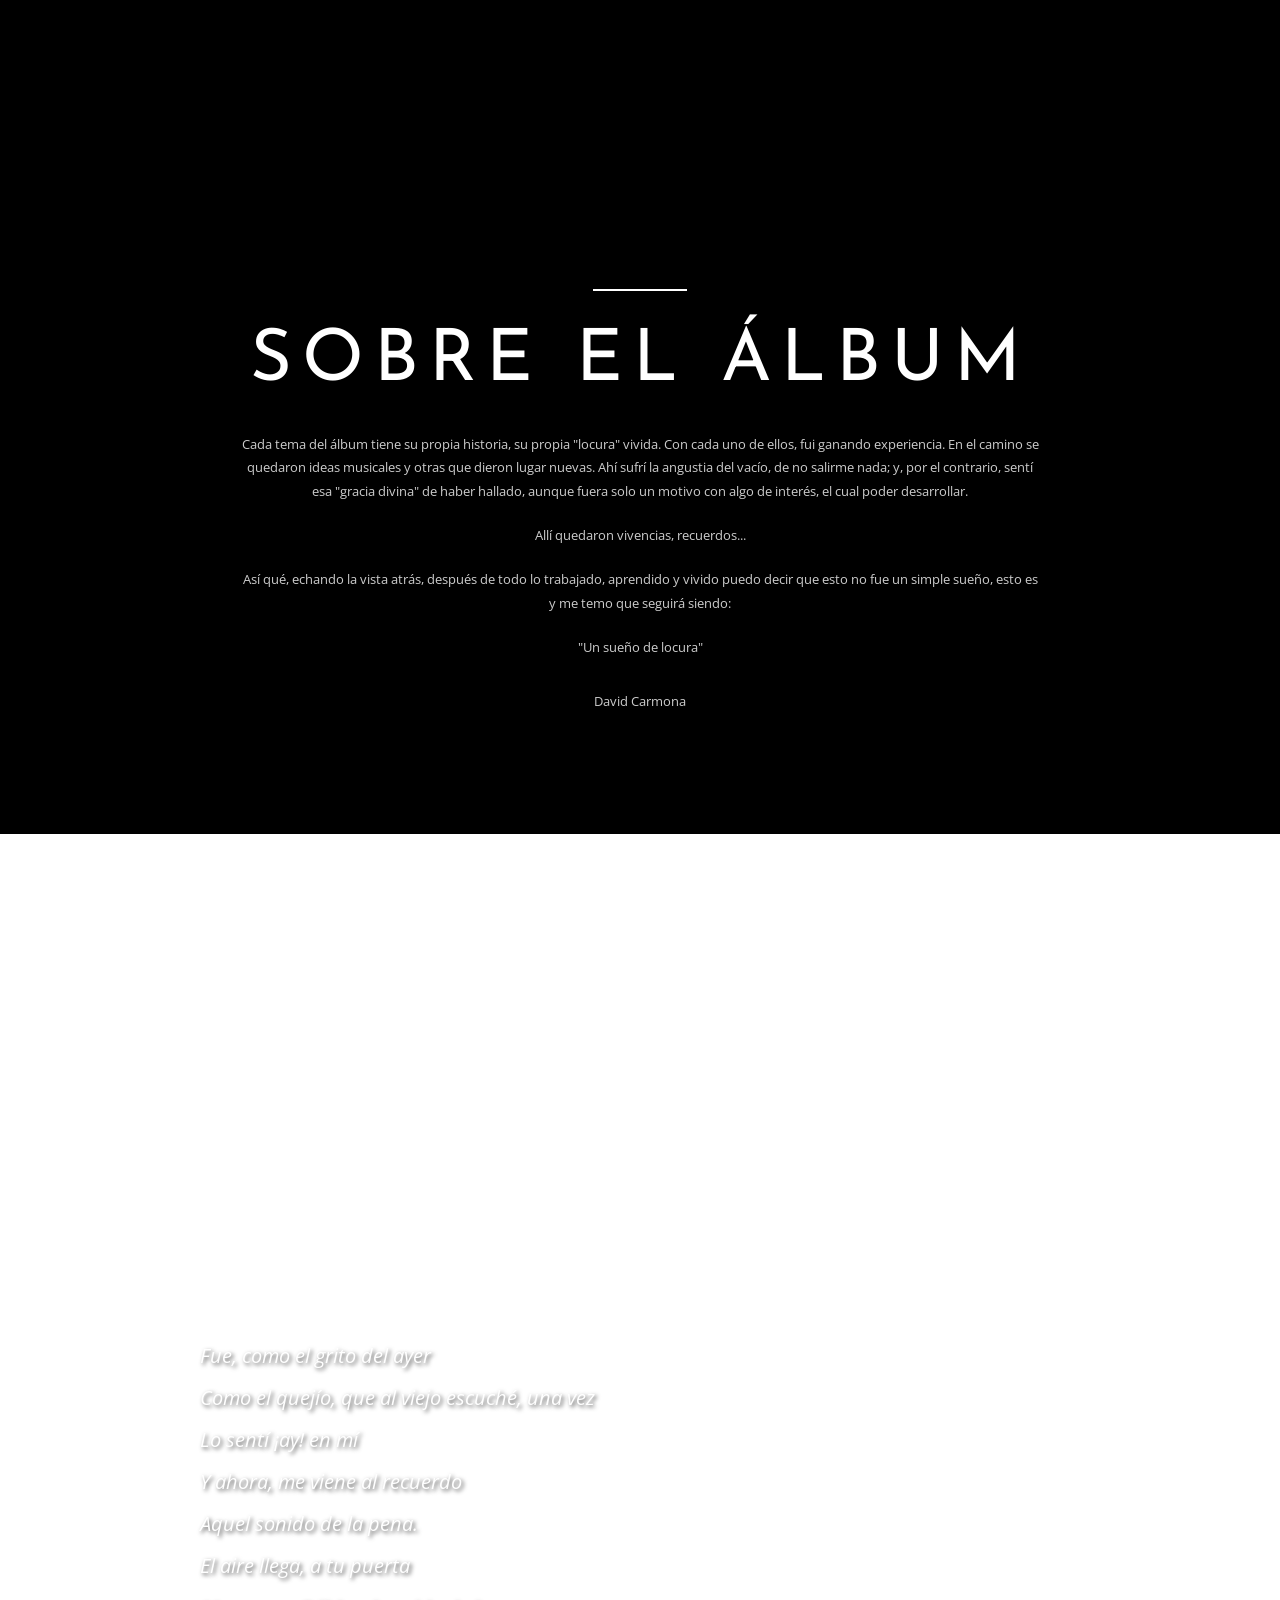
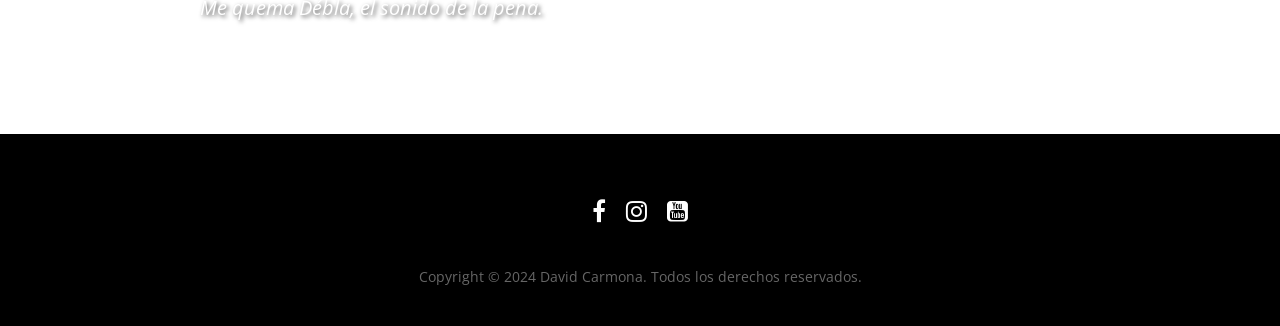
==== commit 5cf57126: "Update index.html" ====
--- a/index.html
+++ b/index.html
@@ -184,7 +184,7 @@
         /* Hero Section */
         .hero {
             height: 100vh;
-            background: linear-gradient(rgba(255,255,255,0.5), rgba(255,255,255,0.5)), url('uploads/2016/05/david-imagen-medio2.jpg');
+            background: linear-gradient(rgba(255,255,255,0.4), rgba(255,255,255,0.4)), url('uploads/2016/05/david-imagen-medio2.jpg');
             background-size: cover;
             background-position: center 40%;
             background-attachment: fixed;
@@ -202,7 +202,7 @@
             left: 0;
             right: 0;
             bottom: 0;
-            background: rgba(255, 255, 255, 0.6);
+            background: rgba(255, 255, 255, 0.4);
             z-index: 1;
         }
 
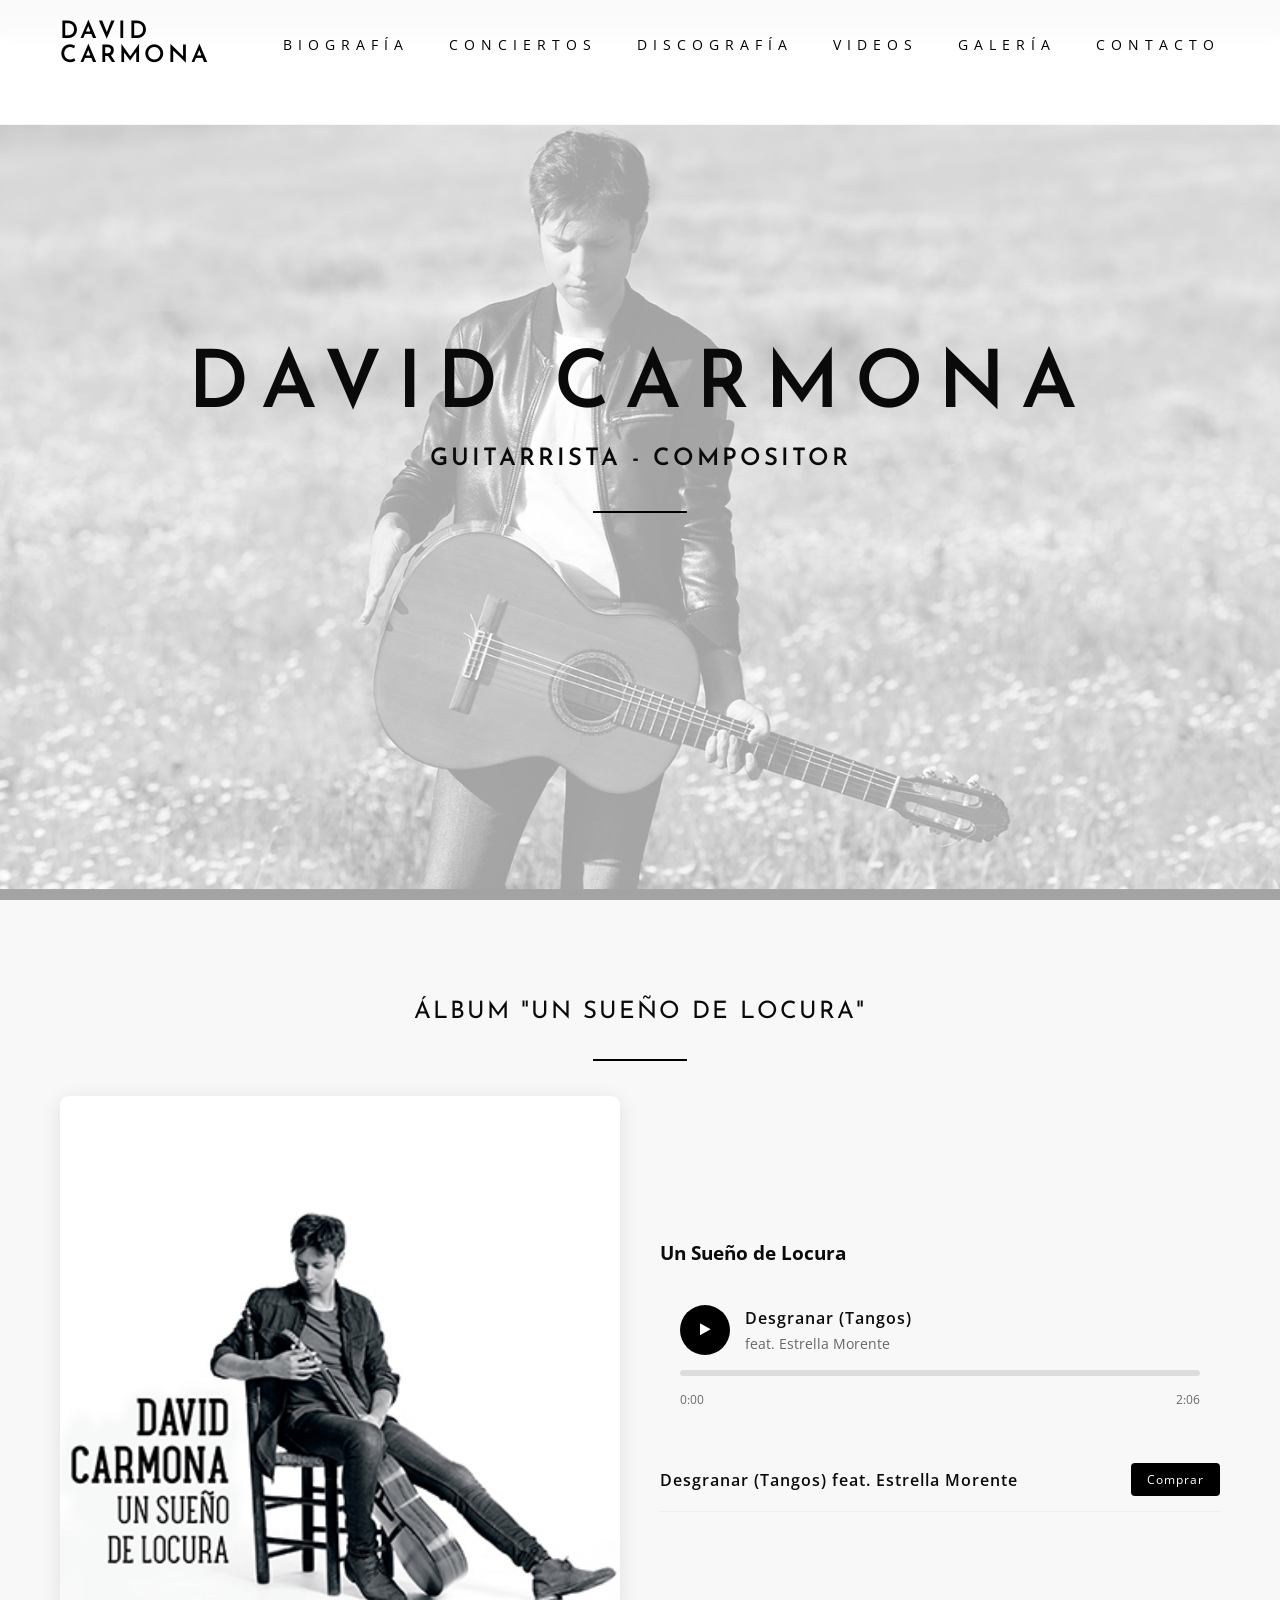
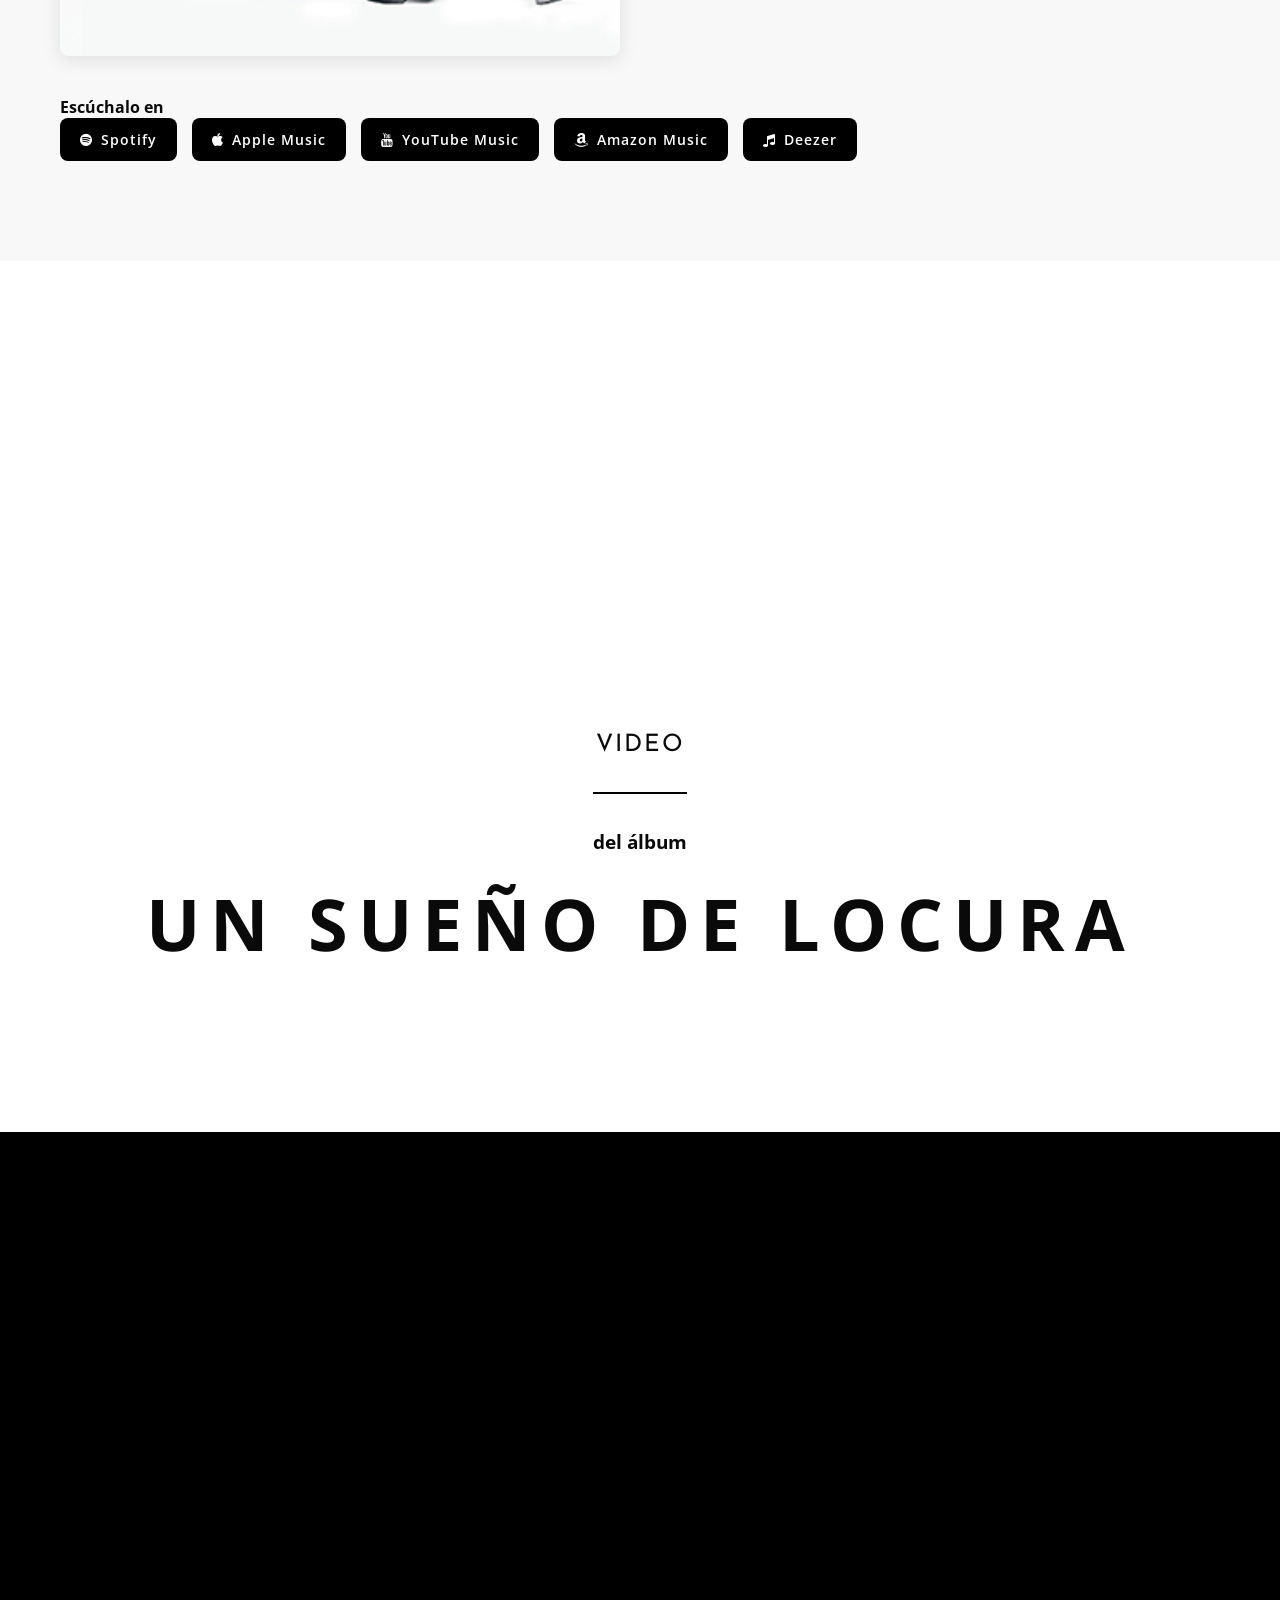
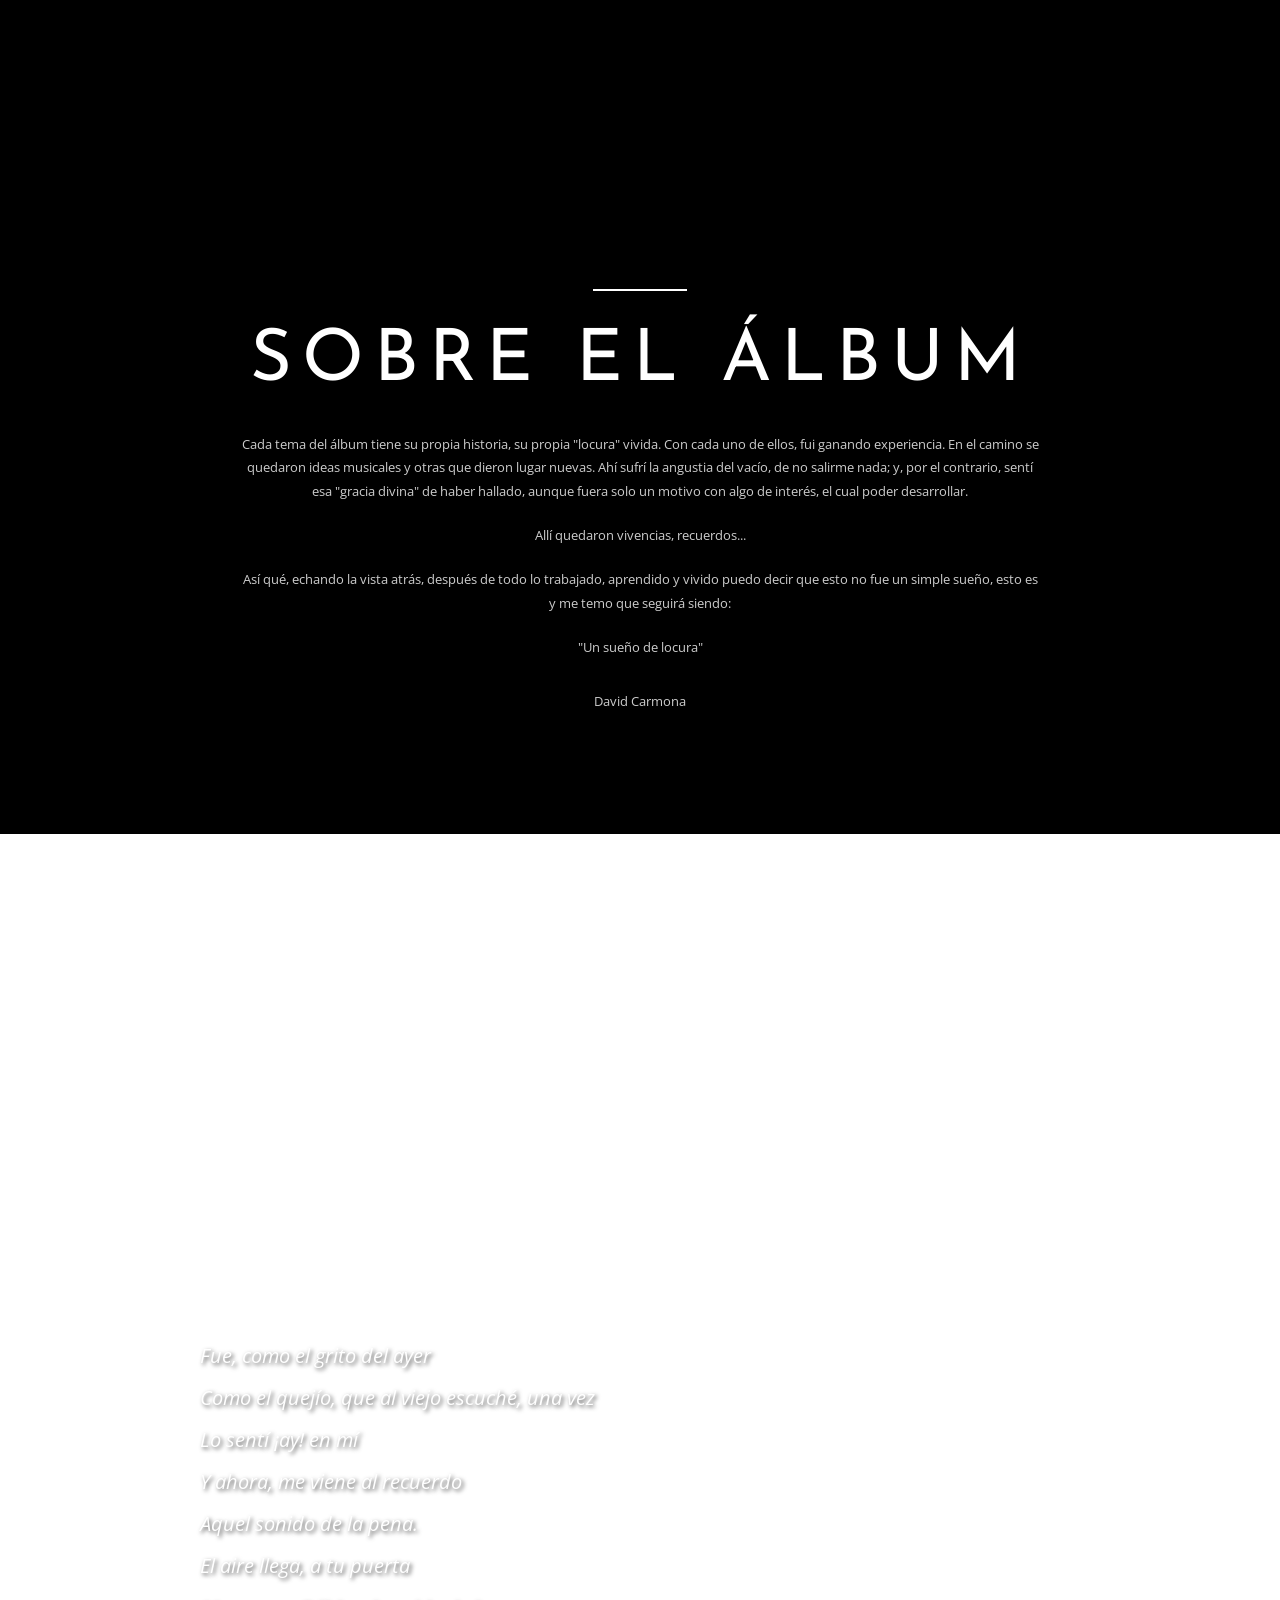
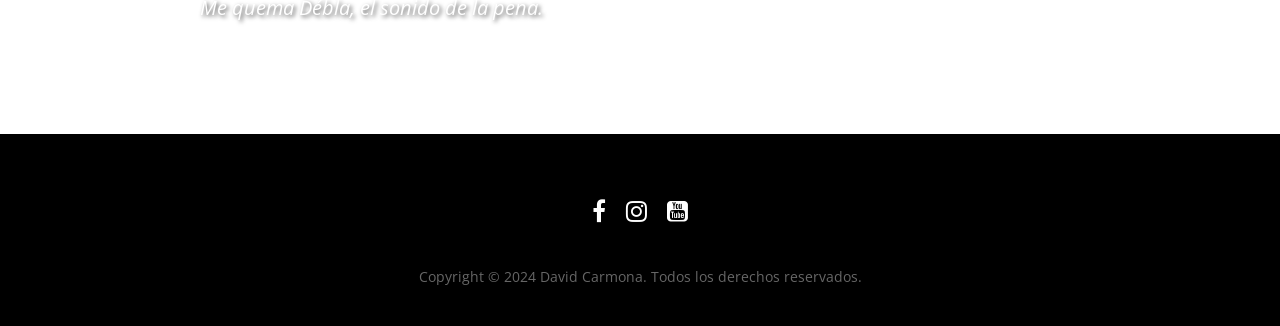
==== commit 31f101c4: "Update index.html" ====
--- a/index.html
+++ b/index.html
@@ -184,9 +184,9 @@
         /* Hero Section */
         .hero {
             height: 100vh;
-            background: linear-gradient(rgba(255,255,255,0.4), rgba(255,255,255,0.4)), url('uploads/2016/05/david-imagen-medio2.jpg');
+            background: linear-gradient(rgba(255,255,255,0.4), rgba(255,255,255,0.4)), url('uploads/2016/05/david-imagen-medio2_2.jpg');
             background-size: cover;
-            background-position: center 40%;
+            background-position: center 30%;
             background-attachment: fixed;
             display: flex;
             align-items: center;
@@ -210,7 +210,7 @@
         @media (max-width: 768px) {
             .hero {
                 background-image: linear-gradient(rgba(255,255,255,0.2), rgba(255,255,255,0.2)), url('uploads/2016/05/david-imagen-medio2-300x230.jpg');
-                background-position: center 45%;
+                background-position: center 35%;
                 background-attachment: scroll; /* Mejor rendimiento en móvil */
             }
         }
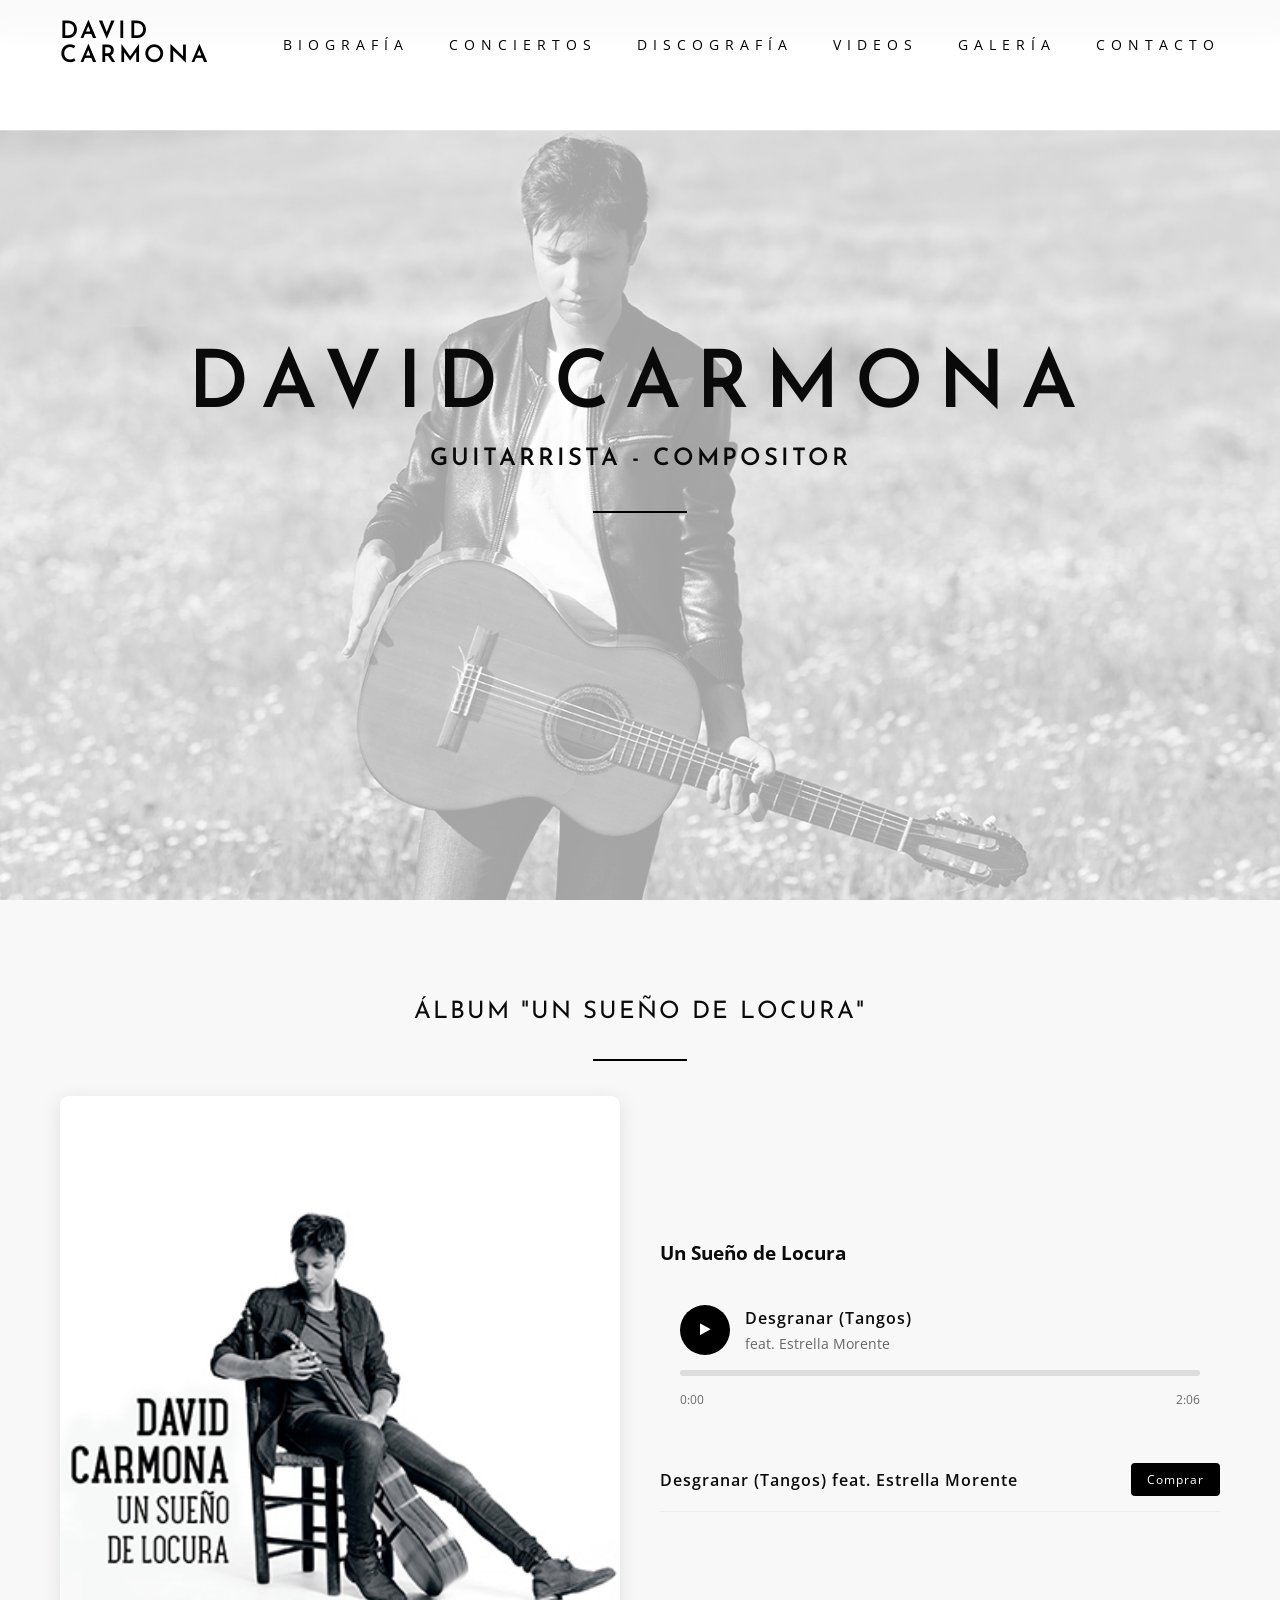
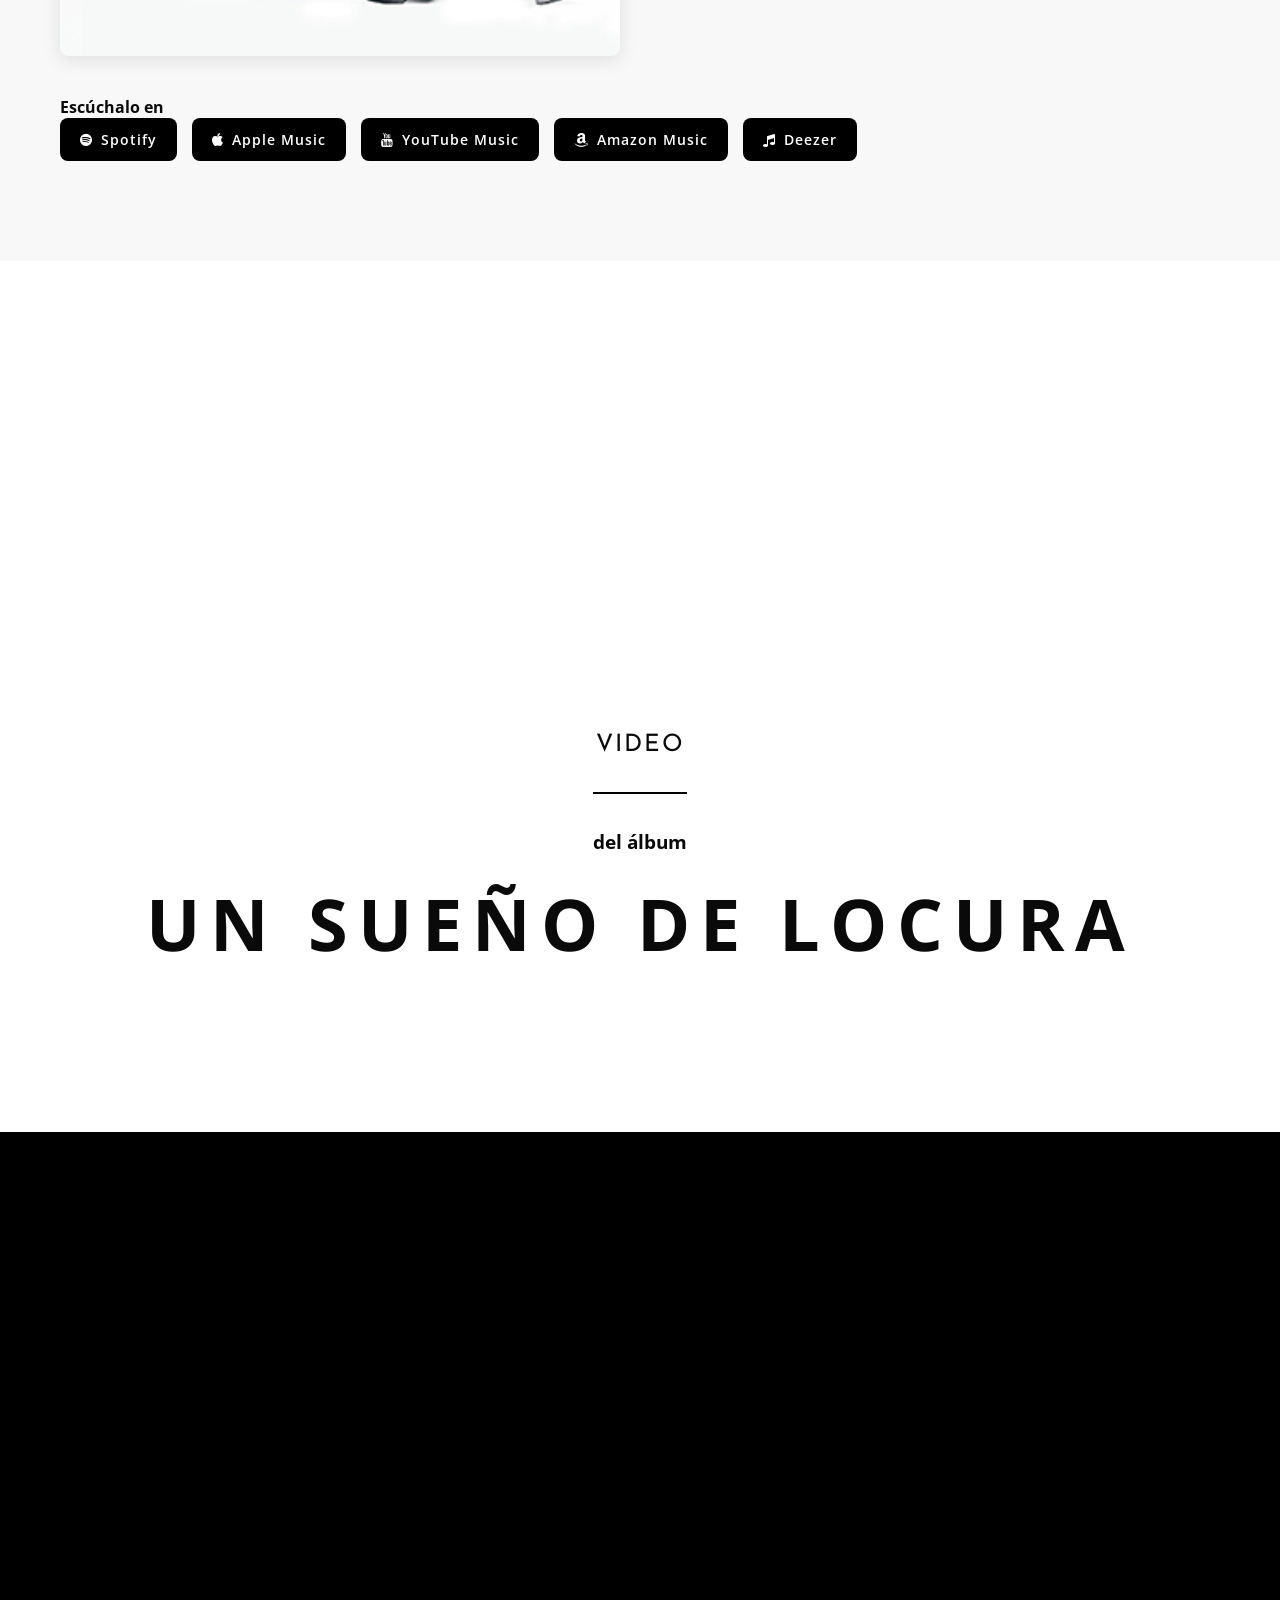
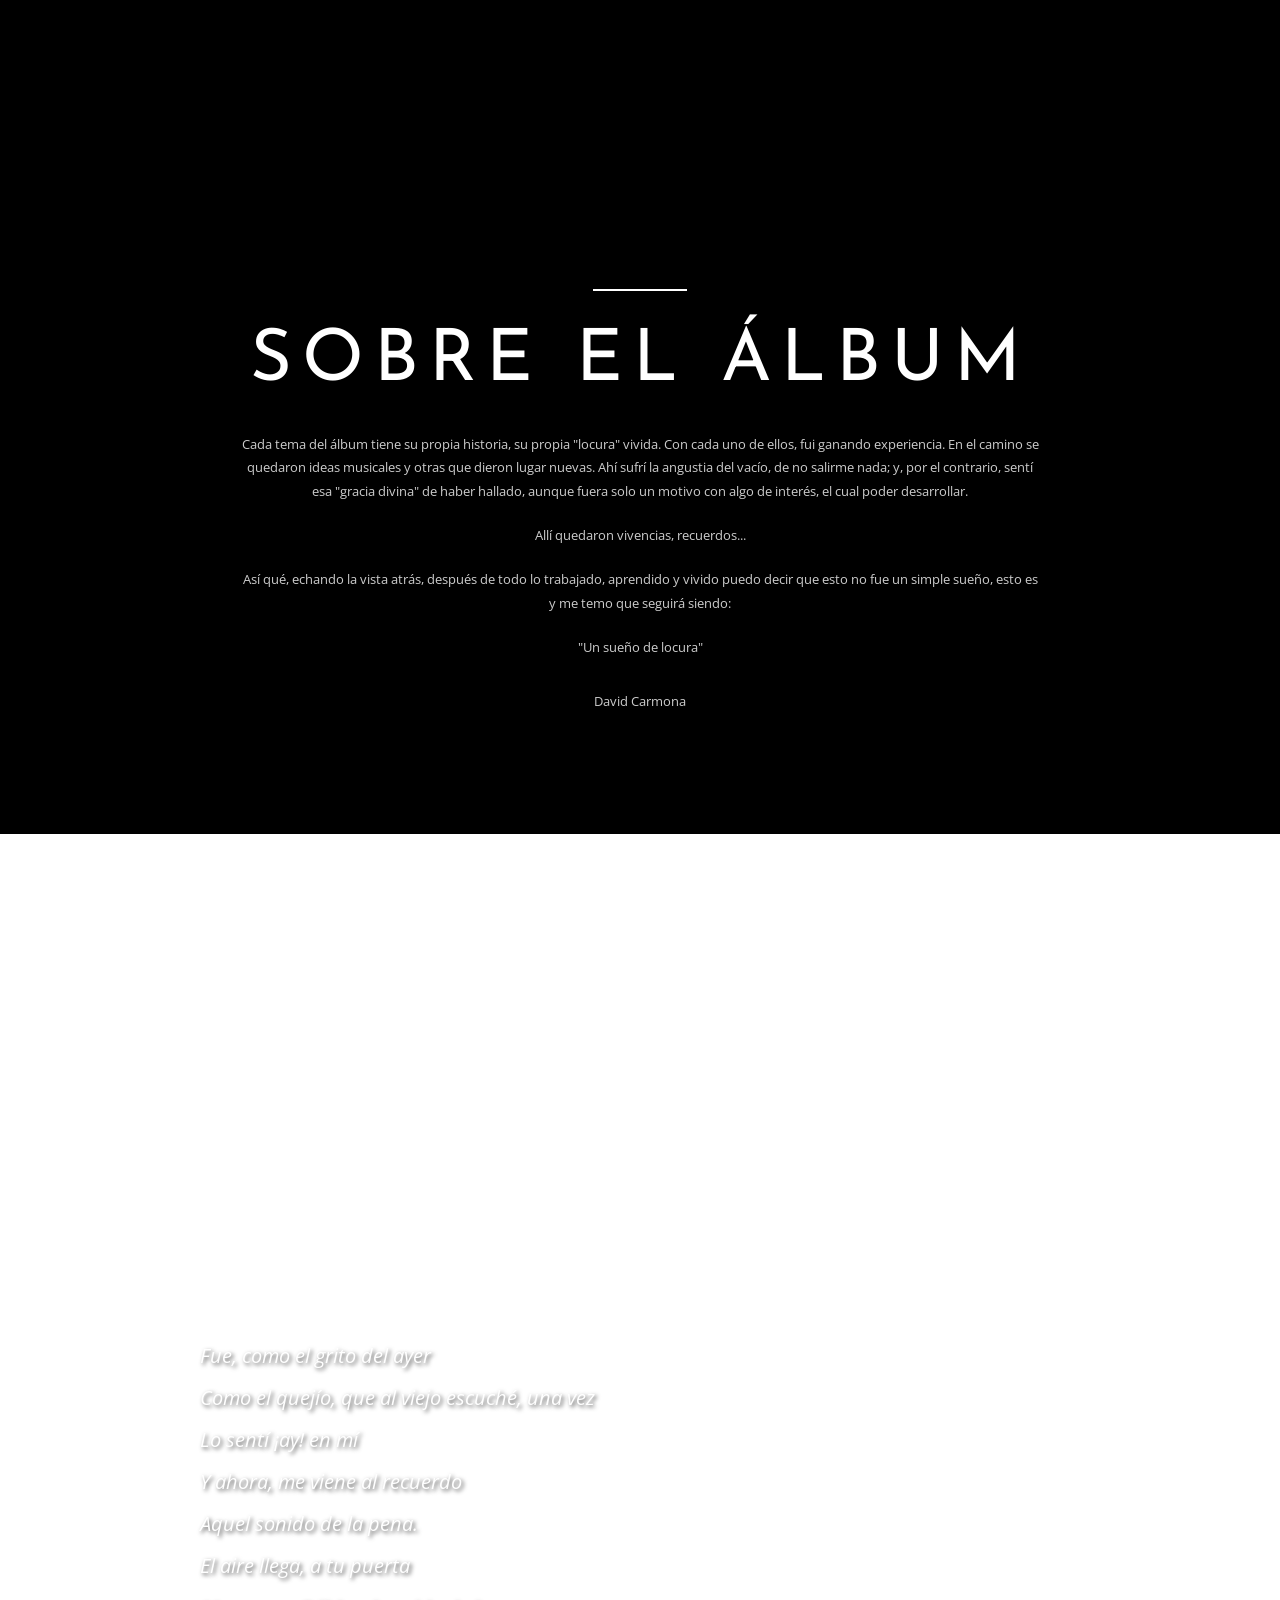
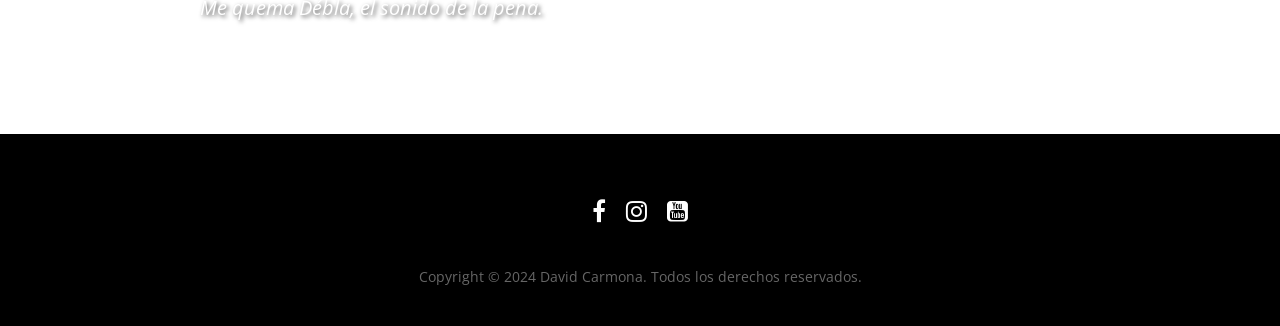
==== commit b46aaf42: "Update index.html" ====
--- a/index.html
+++ b/index.html
@@ -184,7 +184,7 @@
         /* Hero Section */
         .hero {
             height: 100vh;
-            background: linear-gradient(rgba(255,255,255,0.4), rgba(255,255,255,0.4)), url('uploads/2016/05/david-imagen-medio2_2.jpg');
+            background: linear-gradient(rgba(255,255,255,0.4), rgba(255,255,255,0.4)), url('uploads/2016/05/david-imagen-medio2_3.jpg');
             background-size: cover;
             background-position: center 30%;
             background-attachment: fixed;
